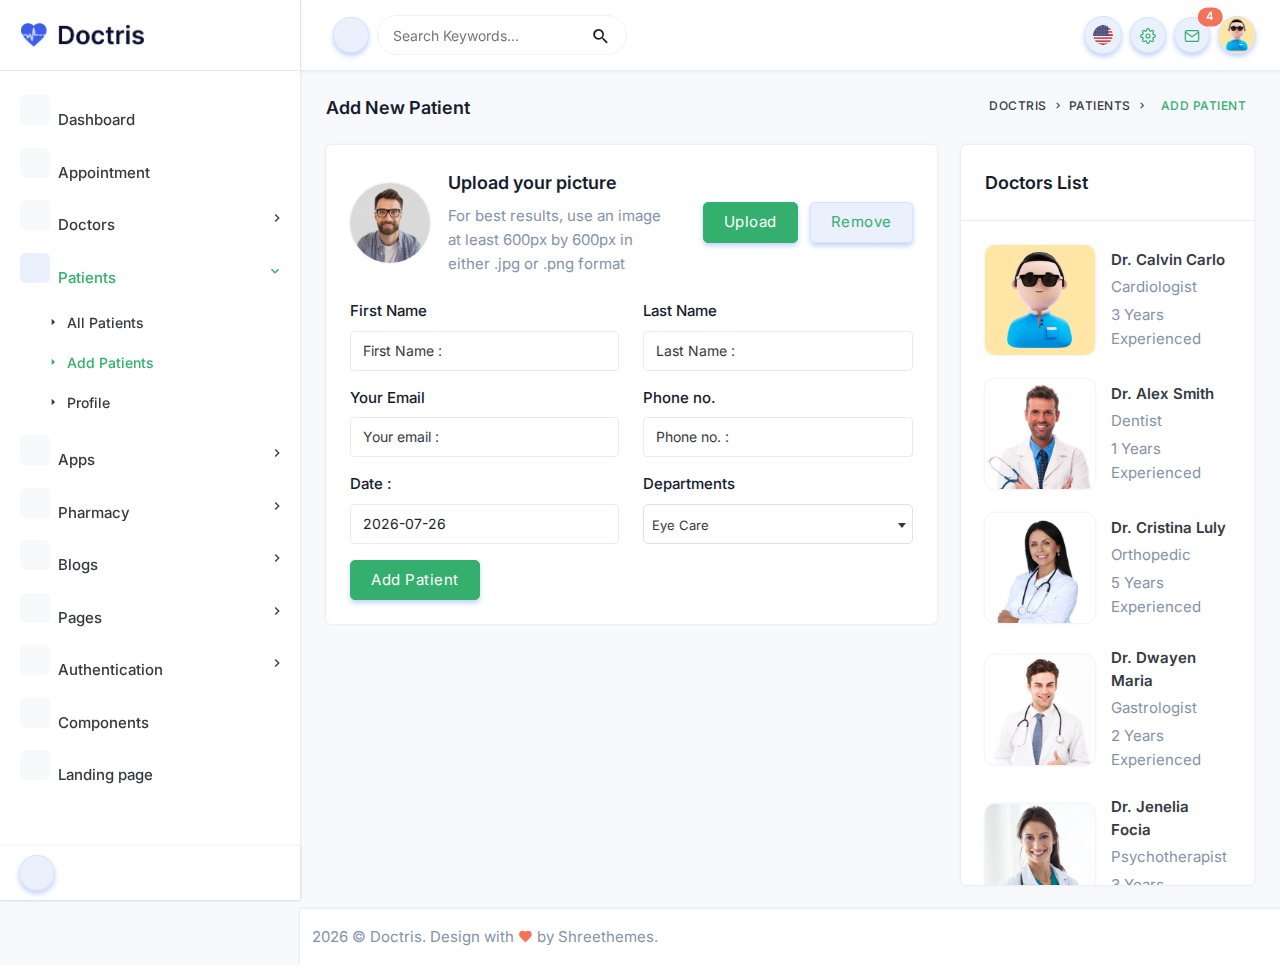
==== admin/add-patient.html @ fa2a8e4f "First commit" ====
<!DOCTYPE html>
<html lang="en">

    <head>
        <meta charset="utf-8" />
        <title>Doctris - Doctor Appointment Booking System</title>
        <meta name="viewport" content="width=device-width, initial-scale=1.0">
        <meta name="description" content="Premium Bootstrap 4 Landing Page Template" />
        <meta name="keywords" content="Appointment, Booking, System, Dashboard, Health" />
        <meta name="author" content="Shreethemes" />
        <meta name="email" content="support@shreethemes.in" />
        <meta name="website" content="../../../index.html" />
        <meta name="Version" content="v1.2.0" />
        <!-- favicon -->
        <link rel="shortcut icon" href="../assets/images/favicon.ico.png">
        <!-- Bootstrap -->
        <link href="../assets/css/bootstrap.min.css" rel="stylesheet" type="text/css" />
        <!-- simplebar -->
        <link href="../assets/css/simplebar.css" rel="stylesheet" type="text/css" />
        <!-- Select2 -->
        <link href="../assets/css/select2.min.css" rel="stylesheet" />
        <!-- Date picker -->
        <link rel="stylesheet" href="../assets/css/flatpickr.min.css">
        <!-- Icons -->
        <link href="../assets/css/materialdesignicons.min.css" rel="stylesheet" type="text/css" />
        <link href="../assets/css/remixicon.css" rel="stylesheet" type="text/css" />
        <link href="https://unicons.iconscout.com/release/v3.0.6/css/line.css"  rel="stylesheet">
        <!-- Css -->
        <link href="../assets/css/style.min.css" rel="stylesheet" type="text/css" id="theme-opt" />

    </head>

    <body>
        <!-- Loader -->
        <div id="preloader">
            <div id="status">
                <div class="spinner">
                    <div class="double-bounce1"></div>
                    <div class="double-bounce2"></div>
                </div>
            </div>
        </div>
        <!-- Loader -->

        <div class="page-wrapper doctris-theme toggled">
            <nav id="sidebar" class="sidebar-wrapper">
                <div class="sidebar-content" data-simplebar style="height: calc(100% - 60px);">
                    <div class="sidebar-brand">
                        <a href="index.html">
                            <img src="../assets/images/logo-dark.png" height="24" class="logo-light-mode" alt="">
                            <img src="../assets/images/logo-light.png" height="24" class="logo-dark-mode" alt="">
                        </a>
                    </div>
                    
                    <ul class="sidebar-menu pt-3">
                        <li><a href="index.html"><i class="uil uil-dashboard me-2 d-inline-block"></i>Dashboard</a></li>
                        <li><a href="appointment.html"><i class="uil uil-stethoscope me-2 d-inline-block"></i>Appointment</a></li>

                        <li class="sidebar-dropdown">
                            <a href="javascript:void(0)"><i class="uil uil-user me-2 d-inline-block"></i>Doctors</a>
                            <div class="sidebar-submenu">
                                <ul>
                                    <li><a href="doctors.html">Doctors</a></li>
                                    <li><a href="add-doctor.html">Add Doctor</a></li>
                                    <li><a href="dr-profile.html">Profile</a></li>
                                </ul>
                            </div>
                        </li>

                        <li class="sidebar-dropdown">
                            <a href="javascript:void(0)"><i class="uil uil-wheelchair me-2 d-inline-block"></i>Patients</a>
                            <div class="sidebar-submenu">
                                <ul>
                                    <li><a href="patients.html">All Patients</a></li>
                                    <li><a href="add-patient.html">Add Patients</a></li>
                                    <li><a href="patient-profile.html">Profile</a></li>
                                </ul>
                            </div>
                        </li>

                        <li class="sidebar-dropdown">
                            <a href="javascript:void(0)"><i class="uil uil-apps me-2 d-inline-block"></i>Apps</a>
                            <div class="sidebar-submenu">
                                <ul>
                                    <li><a href="chat.html">Chat</a></li>
                                    <li><a href="email.html">Email</a></li>
                                    <li><a href="calendar.html">Calendar</a></li>
                                </ul>
                            </div>
                        </li>

                        <li class="sidebar-dropdown">
                            <a href="javascript:void(0)"><i class="uil uil-shopping-cart me-2 d-inline-block"></i>Pharmacy</a>
                            <div class="sidebar-submenu">
                                <ul>
                                    <li><a href="shop.html">Shop</a></li>
                                    <li><a href="product-detail.html">Shop Detail</a></li>
                                    <li><a href="shopcart.html">Shopcart</a></li>
                                    <li><a href="checkout.html">Checkout</a></li>
                                </ul>
                            </div>
                        </li>

                        <li class="sidebar-dropdown">
                            <a href="javascript:void(0)"><i class="uil uil-flip-h me-2 d-inline-block"></i>Blogs</a>
                            <div class="sidebar-submenu">
                                <ul>
                                    <li><a href="blogs.html">Blogs</a></li>
                                    <li><a href="blog-detail.html">Blog Detail</a></li>
                                </ul>
                            </div>
                        </li>

                        <li class="sidebar-dropdown">
                            <a href="javascript:void(0)"><i class="uil uil-file me-2 d-inline-block"></i>Pages</a>
                            <div class="sidebar-submenu">
                                <ul>
                                    <li><a href="faqs.html">FAQs</a></li>
                                    <li><a href="review.html">Reviews</a></li>
                                    <li><a href="invoice-list.html">Invoice List</a></li>
                                    <li><a href="invoice.html">Invoice</a></li>
                                    <li><a href="terms.html">Terms & Policy</a></li>
                                    <li><a href="privacy.html">Privacy Policy</a></li>
                                    <li><a href="error.html">404 !</a></li>
                                    <li><a href="blank-page.html">Blank Page</a></li>
                                </ul>
                            </div>
                        </li>

                        <li class="sidebar-dropdown">
                            <a href="javascript:void(0)"><i class="uil uil-sign-in-alt me-2 d-inline-block"></i>Authentication</a>
                            <div class="sidebar-submenu">
                                <ul>
                                    <li><a href="login.html">Login</a></li>
                                    <li><a href="signup.html">Signup</a></li>
                                    <li><a href="forgot-password.html">Forgot Password</a></li>
                                    <li><a href="lock-screen.html">Lock Screen</a></li>
                                    <li><a href="thankyou.html">Thank you...!</a></li>
                                </ul>
                            </div>
                        </li>

                        <li><a href="components.html"><i class="uil uil-cube me-2 d-inline-block"></i>Components</a></li>

                        <li><a href="../landing/index-two.html" target="_blank"><i class="uil uil-window me-2 d-inline-block"></i>Landing page</a></li>
                    </ul>
                    <!-- sidebar-menu  -->
                </div>
                <!-- sidebar-content  -->
                <ul class="sidebar-footer list-unstyled mb-0">
                    <li class="list-inline-item mb-0 ms-1">
                        <a href="#" class="btn btn-icon btn-pills btn-soft-primary">
                            <i class="uil uil-comment icons"></i>
                        </a>
                    </li>
                </ul>
            </nav>
            <!-- sidebar-wrapper  -->

            <!-- Start Page Content -->
            <main class="page-content bg-light">
                <div class="top-header">
                    <div class="header-bar d-flex justify-content-between border-bottom">
                        <div class="d-flex align-items-center">
                            <a href="#" class="logo-icon">
                                <img src="../assets/images/logo-icon.png" height="30" class="small" alt="">
                                <span class="big">
                                    <img src="../assets/images/logo-dark.png" height="24" class="logo-light-mode" alt="">
                                    <img src="../assets/images/logo-light.png" height="24" class="logo-dark-mode" alt="">
                                </span>
                            </a>
                            <a id="close-sidebar" class="btn btn-icon btn-pills btn-soft-primary ms-2" href="#">
                                <i class="uil uil-bars"></i>
                            </a>
                            <div class="search-bar p-0 d-none d-lg-block ms-2">
                                <div id="search" class="menu-search mb-0">
                                    <form role="search" method="get" id="searchform" class="searchform">
                                        <div>
                                            <input type="text" class="form-control border rounded-pill" name="s" id="s" placeholder="Search Keywords...">
                                            <input type="submit" id="searchsubmit" value="Search">
                                        </div>
                                    </form>
                                </div>
                            </div>
                        </div>
        
                        <ul class="list-unstyled mb-0">
                            <li class="list-inline-item mb-0">
                                <div class="dropdown dropdown-primary">
                                    <button type="button" class="btn btn-pills btn-soft-primary dropdown-toggle p-0" data-bs-toggle="dropdown" aria-haspopup="true" aria-expanded="false"><img src="../assets/images/language/american.png" class="avatar avatar-ex-small rounded-circle p-2" alt=""></button>
                                    <div class="dropdown-menu dd-menu drop-ups dropdown-menu-end bg-white shadow border-0 mt-3 p-2" data-simplebar style="height: 175px;">
                                        <a href="javascript:void(0)" class="d-flex align-items-center">
                                            <img src="../assets/images/language/chinese.png" class="avatar avatar-client rounded-circle shadow" alt="">
                                            <div class="flex-1 text-left ms-2 overflow-hidden">
                                                <small class="text-dark mb-0">Chinese</small>
                                            </div>
                                        </a>
        
                                        <a href="javascript:void(0)" class="d-flex align-items-center mt-2">
                                            <img src="../assets/images/language/european.png" class="avatar avatar-client rounded-circle shadow" alt="">
                                            <div class="flex-1 text-left ms-2 overflow-hidden">
                                                <small class="text-dark mb-0">European</small>
                                            </div>
                                        </a>
        
                                        <a href="javascript:void(0)" class="d-flex align-items-center mt-2">
                                            <img src="../assets/images/language/indian.png" class="avatar avatar-client rounded-circle shadow" alt="">
                                            <div class="flex-1 text-left ms-2 overflow-hidden">
                                                <small class="text-dark mb-0">Indian</small>
                                            </div>
                                        </a>
        
                                        <a href="javascript:void(0)" class="d-flex align-items-center mt-2">
                                            <img src="../assets/images/language/japanese.png" class="avatar avatar-client rounded-circle shadow" alt="">
                                            <div class="flex-1 text-left ms-2 overflow-hidden">
                                                <small class="text-dark mb-0">Japanese</small>
                                            </div>
                                        </a>
        
                                        <a href="javascript:void(0)" class="d-flex align-items-center mt-2">
                                            <img src="../assets/images/language/russian.png" class="avatar avatar-client rounded-circle shadow" alt="">
                                            <div class="flex-1 text-left ms-2 overflow-hidden">
                                                <small class="text-dark mb-0">Russian</small>
                                            </div>
                                        </a>
                                    </div>
                                </div>
                            </li>

                            <li class="list-inline-item mb-0 ms-1">
                                <a href="javascript:void(0)" data-bs-toggle="offcanvas" data-bs-target="#offcanvasRight" aria-controls="offcanvasRight">
                                    <div class="btn btn-icon btn-pills btn-soft-primary"><i data-feather="settings" class="fea icon-sm"></i></div>
                                </a>
                            </li>

                            <li class="list-inline-item mb-0 ms-1">
                                <div class="dropdown dropdown-primary">
                                    <button type="button" class="btn btn-icon btn-pills btn-soft-primary dropdown-toggle p-0" data-bs-toggle="dropdown" aria-haspopup="true" aria-expanded="false"><i data-feather="mail" class="fea icon-sm"></i></button>
                                    <span class="position-absolute top-0 start-100 translate-middle badge rounded-pill bg-danger">4 <span class="visually-hidden">unread mail</span></span>
                                    
                                    <div class="dropdown-menu dd-menu dropdown-menu-end bg-white shadow rounded border-0 mt-3 px-2 py-2" data-simplebar style="height: 320px; width: 300px;">
                                        <a href="#" class="d-flex align-items-center justify-content-between py-2">
                                            <div class="d-inline-flex position-relative overflow-hidden">
                                                <img src="../assets/images/client/02.jpg" class="avatar avatar-md-sm rounded-circle shadow" alt="">
                                                <small class="text-dark mb-0 d-block text-truncat ms-3">You received a new email from <b>Janalia</b> <small class="text-muted fw-normal d-inline-block">1 hour ago</small></small>
                                            </div>
                                        </a>

                                        <a href="#" class="d-flex align-items-center justify-content-between py-2 border-top">
                                            <div class="d-inline-flex position-relative overflow-hidden">
                                                <img src="../assets/images/client/Codepen.svg" class="avatar avatar-md-sm rounded-circle shadow" alt="">
                                                <small class="text-dark mb-0 d-block text-truncat ms-3">You received a new email from <b>codepen</b>  <small class="text-muted fw-normal d-inline-block">4 hour ago</small></small>
                                            </div>
                                        </a>

                                        <a href="#" class="d-flex align-items-center justify-content-between py-2 border-top">
                                            <div class="d-inline-flex position-relative overflow-hidden">
                                                <img src="../assets/images/client/03.jpg" class="avatar avatar-md-sm rounded-circle shadow" alt="">
                                                <small class="text-dark mb-0 d-block text-truncat ms-3">You received a new email from <b>Cristina</b> <small class="text-muted fw-normal d-inline-block">5 hour ago</small></small>
                                            </div>
                                        </a>

                                        <a href="#" class="d-flex align-items-center justify-content-between py-2 border-top">
                                            <div class="d-inline-flex position-relative overflow-hidden">
                                                <img src="../assets/images/client/dribbble.svg" class="avatar avatar-md-sm rounded-circle shadow" alt="">
                                                <small class="text-dark mb-0 d-block text-truncat ms-3">You received a new email from <b>Dribbble</b> <small class="text-muted fw-normal d-inline-block">24 hour ago</small></small>
                                            </div>
                                        </a>

                                        <a href="#" class="d-flex align-items-center justify-content-between py-2 border-top">
                                            <div class="d-inline-flex position-relative overflow-hidden">
                                                <img src="../assets/images/client/06.jpg" class="avatar avatar-md-sm rounded-circle shadow" alt="">
                                                <small class="text-dark mb-0 d-block text-truncat ms-3">You received a new email from <b>Donald Aghori</b> <small class="text-muted fw-normal d-inline-block">1 day ago</small></small>
                                            </div>
                                        </a>

                                        <a href="#" class="d-flex align-items-center justify-content-between py-2 border-top">
                                            <div class="d-inline-flex position-relative overflow-hidden">
                                                <img src="../assets/images/client/07.jpg" class="avatar avatar-md-sm rounded-circle shadow" alt="">
                                                <small class="text-dark mb-0 d-block text-truncat ms-3">You received a new email from <b>Calvin</b> <small class="text-muted fw-normal d-inline-block">2 day ago</small></small>
                                            </div>
                                        </a>
                                    </div>
                                </div>
                            </li>

                            <li class="list-inline-item mb-0 ms-1">
                                <div class="dropdown dropdown-primary">
                                    <button type="button" class="btn btn-pills btn-soft-primary dropdown-toggle p-0" data-bs-toggle="dropdown" aria-haspopup="true" aria-expanded="false"><img src="../assets/images/doctors/01.jpg" class="avatar avatar-ex-small rounded-circle" alt=""></button>
                                    <div class="dropdown-menu dd-menu dropdown-menu-end bg-white shadow border-0 mt-3 py-3" style="min-width: 200px;">
                                        <a class="dropdown-item d-flex align-items-center text-dark" href="https://shreethemes.in/doctris/layouts/admin/profile.html">
                                            <img src="../assets/images/doctors/01.jpg" class="avatar avatar-md-sm rounded-circle border shadow" alt="">
                                            <div class="flex-1 ms-2">
                                                <span class="d-block mb-1">Calvin Carlo</span>
                                                <small class="text-muted">Orthopedic</small>
                                            </div>
                                        </a>
                                        <a class="dropdown-item text-dark" href="index.html"><span class="mb-0 d-inline-block me-1"><i class="uil uil-dashboard align-middle h6"></i></span> Dashboard</a>
                                        <a class="dropdown-item text-dark" href="dr-profile.html"><span class="mb-0 d-inline-block me-1"><i class="uil uil-setting align-middle h6"></i></span> Profile Settings</a>
                                        <div class="dropdown-divider border-top"></div>
                                        <a class="dropdown-item text-dark" href="lock-screen.html"><span class="mb-0 d-inline-block me-1"><i class="uil uil-sign-out-alt align-middle h6"></i></span> Logout</a>
                                    </div>
                                </div>
                            </li>
                        </ul>
                    </div>
                </div>

                <div class="container-fluid">
                    <div class="layout-specing">
                        <div class="d-md-flex justify-content-between">
                            <h5 class="mb-0">Add New Patient</h5>

                            <nav aria-label="breadcrumb" class="d-inline-block mt-4 mt-sm-0">
                                <ul class="breadcrumb bg-transparent rounded mb-0 p-0">
                                    <li class="breadcrumb-item"><a href="index.html">Doctris</a></li>
                                    <li class="breadcrumb-item"><a href="patients.html">Patients</a></li>
                                    <li class="breadcrumb-item active" aria-current="page">Add Patient</li>
                                </ul>
                            </nav>
                        </div>
                        
                        <div class="row">
                            <div class="col-lg-8 mt-4">
                                <div class="card border-0 p-4 rounded shadow">
                                    <div class="row align-items-center">
                                        <div class="col-lg-2 col-md-4">
                                            <img src="../assets/images/client/01.jpg" class="avatar avatar-md-md rounded-pill shadow mx-auto d-block" alt="">
                                        </div><!--end col-->
            
                                        <div class="col-lg-5 col-md-8 text-center text-md-start mt-4 mt-sm-0">
                                            <h5 class="">Upload your picture</h5>
                                            <p class="text-muted mb-0">For best results, use an image at least 600px by 600px in either .jpg or .png format</p>
                                        </div><!--end col-->
            
                                        <div class="col-lg-5 col-md-12 text-lg-end text-center mt-4 mt-lg-0">
                                            <a href="#" class="btn btn-primary">Upload</a>
                                            <a href="#" class="btn btn-soft-primary ms-2">Remove</a>
                                        </div><!--end col-->
                                    </div><!--end row-->
            
                                    <form class="mt-4">
                                        <div class="row">
                                            <div class="col-md-6">
                                                <div class="mb-3">
                                                    <label class="form-label">First Name</label>
                                                    <input name="name" id="name" type="text" class="form-control" placeholder="First Name :">
                                                </div>
                                            </div><!--end col-->
            
                                            <div class="col-md-6">
                                                <div class="mb-3">
                                                    <label class="form-label">Last Name</label>
                                                    <input name="name" id="name2" type="text" class="form-control" placeholder="Last Name :">
                                                </div>
                                            </div><!--end col-->
            
                                            <div class="col-md-6">
                                                <div class="mb-3">
                                                    <label class="form-label">Your Email</label>
                                                    <input name="email" id="email" type="email" class="form-control" placeholder="Your email :">
                                                </div> 
                                            </div><!--end col-->
            
                                            <div class="col-md-6">
                                                <div class="mb-3">
                                                    <label class="form-label">Phone no.</label>
                                                    <input name="number" id="number" type="text" class="form-control" placeholder="Phone no. :">
                                                </div>                                                                               
                                            </div><!--end col-->

                                            <div class="col-md-6">
                                                <div class="mb-3">
                                                    <label class="form-label"> Date : </label>
                                                    <input name="date" type="text" class="flatpickr flatpickr-input form-control" id="checkin-date">
                                                </div>
                                            </div><!--end col-->
            
                                            <div class="col-md-6">
                                                <div class="mb-3">
                                                    <label class="form-label">Departments</label>
                                                    <select class="form-control department-name select2input">
                                                        <option value="EY">Eye Care</option>
                                                        <option value="GY">Gynecologist</option>
                                                        <option value="PS">Psychotherapist</option>
                                                        <option value="OR">Orthopedic</option>
                                                        <option value="DE">Dentist</option>
                                                        <option value="GA">Gastrologist</option>
                                                        <option value="UR">Urologist</option>
                                                        <option value="NE">Neurologist</option>
                                                    </select>
                                                </div>
                                            </div><!--end col-->
                                        </div><!--end row-->
            
                                        <button type="submit" class="btn btn-primary">Add Patient</button>
                                    </form>
                                </div>
                            </div><!--end col-->

                            <div class="col-lg-4 mt-4">
                                <div class="card rounded border-0 shadow">
                                    <div class="p-4 border-bottom">
                                        <h5 class="mb-0">Doctors List</h5>
                                    </div>

                                    <ul class="list-unstyled mb-0 p-4" data-simplebar style="height: 664px;">
                                        <li class="d-md-flex align-items-center text-center text-md-start">
                                            <img src="../assets/images/doctors/01.jpg" class="avatar avatar-medium rounded-md shadow" alt="">

                                            <div class="ms-md-3 mt-4 mt-sm-0">
                                                <a href="#" class="text-dark h6">Dr. Calvin Carlo</a>
                                                <p class="text-muted my-1">Cardiologist</p>
                                                <p class="text-muted mb-0">3 Years Experienced</p>
                                            </div>
                                        </li>

                                        <li class="d-md-flex align-items-center text-center text-md-start mt-4">
                                            <img src="../assets/images/doctors/02.jpg" class="avatar avatar-medium rounded-md shadow" alt="">

                                            <div class="ms-md-3 mt-4 mt-sm-0">
                                                <a href="#" class="text-dark h6">Dr. Alex Smith</a>
                                                <p class="text-muted my-1">Dentist</p>
                                                <p class="text-muted mb-0">1 Years Experienced</p>
                                            </div>
                                        </li>

                                        <li class="d-md-flex align-items-center text-center text-md-start mt-4">
                                            <img src="../assets/images/doctors/03.jpg" class="avatar avatar-medium rounded-md shadow" alt="">

                                            <div class="ms-md-3 mt-4 mt-sm-0">
                                                <a href="#" class="text-dark h6">Dr. Cristina Luly</a>
                                                <p class="text-muted my-1">Orthopedic</p>
                                                <p class="text-muted mb-0">5 Years Experienced</p>
                                            </div>
                                        </li>

                                        <li class="d-md-flex align-items-center text-center text-md-start mt-4">
                                            <img src="../assets/images/doctors/04.jpg" class="avatar avatar-medium rounded-md shadow" alt="">

                                            <div class="ms-md-3 mt-4 mt-sm-0">
                                                <a href="#" class="text-dark h6">Dr. Dwayen Maria</a>
                                                <p class="text-muted my-1">Gastrologist</p>
                                                <p class="text-muted mb-0">2 Years Experienced</p>
                                            </div>
                                        </li>

                                        <li class="d-md-flex align-items-center text-center text-md-start mt-4">
                                            <img src="../assets/images/doctors/05.jpg" class="avatar avatar-medium rounded-md shadow" alt="">

                                            <div class="ms-md-3 mt-4 mt-sm-0">
                                                <a href="#" class="text-dark h6">Dr. Jenelia Focia</a>
                                                <p class="text-muted my-1">Psychotherapist</p>
                                                <p class="text-muted mb-0">3 Years Experienced</p>
                                            </div>
                                        </li>

                                        <li class="mt-4">
                                            <a href="doctors.html" class="btn btn-primary">All Doctors</a>
                                        </li>
                                    </ul>
                                </div>
                            </div>
                        </div><!--end row-->
                    </div>
                </div><!--end container-->

                <!-- Footer Start -->
                <footer class="bg-white shadow py-3">
                    <div class="container-fluid">
                        <div class="row align-items-center">
                            <div class="col">
                                <div class="text-sm-start text-center">
                                    <p class="mb-0 text-muted"><script>document.write(new Date().getFullYear())</script> © Doctris. Design with <i class="mdi mdi-heart text-danger"></i> by <a href="../../../index.html" target="_blank" class="text-reset">Shreethemes</a>.</p>
                                </div>
                            </div><!--end col-->
                        </div><!--end row-->
                    </div><!--end container-->
                </footer><!--end footer-->
                <!-- End -->
            </main>
            <!--End page-content" -->
        </div>
        <!-- page-wrapper -->

        <!-- Offcanvas Start -->
        <div class="offcanvas offcanvas-end bg-white shadow" tabindex="-1" id="offcanvasRight" aria-labelledby="offcanvasRightLabel">
            <div class="offcanvas-header p-4 border-bottom">
                <h5 id="offcanvasRightLabel" class="mb-0">
                    <img src="../assets/images/logo-dark.png" height="24" class="light-version" alt="">
                    <img src="../assets/images/logo-light.png" height="24" class="dark-version" alt="">
                </h5>
                <button type="button" class="btn-close d-flex align-items-center text-dark" data-bs-dismiss="offcanvas" aria-label="Close"><i class="uil uil-times fs-4"></i></button>
            </div>
            <div class="offcanvas-body p-4 px-md-5">
                <div class="row">
                    <div class="col-12">
                        <!-- Style switcher -->
                        <div id="style-switcher">
                            <div>
                                <ul class="text-center list-unstyled mb-0">
                                    <li class="d-grid"><a href="javascript:void(0)" class="rtl-version t-rtl-light" onclick="setTheme('style-rtl')"><img src="../assets/images/layouts/light-dash-rtl.png" class="img-fluid rounded-md shadow-md d-block" alt=""><span class="text-muted mt-2 d-block">RTL Version</span></a></li>
                                    <li class="d-grid"><a href="javascript:void(0)" class="ltr-version t-ltr-light" onclick="setTheme('style')"><img src="../assets/images/layouts/light-dash.png" class="img-fluid rounded-md shadow-md d-block" alt=""><span class="text-muted mt-2 d-block">LTR Version</span></a></li>
                                    <li class="d-grid"><a href="javascript:void(0)" class="dark-rtl-version t-rtl-dark" onclick="setTheme('style-dark-rtl')"><img src="../assets/images/layouts/dark-dash-rtl.png" class="img-fluid rounded-md shadow-md d-block" alt=""><span class="text-muted mt-2 d-block">RTL Version</span></a></li>
                                    <li class="d-grid"><a href="javascript:void(0)" class="dark-ltr-version t-ltr-dark" onclick="setTheme('style-dark')"><img src="../assets/images/layouts/dark-dash.png" class="img-fluid rounded-md shadow-md d-block" alt=""><span class="text-muted mt-2 d-block">LTR Version</span></a></li>
                                    <li class="d-grid"><a href="javascript:void(0)" class="dark-version t-dark mt-4" onclick="setTheme('style-dark')"><img src="../assets/images/layouts/dark-dash.png" class="img-fluid rounded-md shadow-md d-block" alt=""><span class="text-muted mt-2 d-block">Dark Version</span></a></li>
                                    <li class="d-grid"><a href="javascript:void(0)" class="light-version t-light mt-4" onclick="setTheme('style')"><img src="../assets/images/layouts/light-dash.png" class="img-fluid rounded-md shadow-md d-block" alt=""><span class="text-muted mt-2 d-block">Light Version</span></a></li>
                                    <li class="d-grid"><a href="../landing/index.html" target="_blank" class="mt-4"><img src="../assets/images/layouts/landing-light.png" class="img-fluid rounded-md shadow-md d-block" alt=""><span class="text-muted mt-2 d-block">Landing Demos</span></a></li>
                                </ul>
                            </div>
                        </div>
                        <!-- end Style switcher -->
                    </div><!--end col-->
                </div><!--end row-->
            </div>

            <div class="offcanvas-footer p-4 border-top text-center">
                <ul class="list-unstyled social-icon mb-0">
                    <li class="list-inline-item mb-0"><a href="https://1.envato.market/doctris-template" target="_blank" class="rounded"><i class="uil uil-shopping-cart align-middle" title="Buy Now"></i></a></li>
                    <li class="list-inline-item mb-0"><a href="https://dribbble.com/shreethemes" target="_blank" class="rounded"><i class="uil uil-dribbble align-middle" title="dribbble"></i></a></li>
                    <li class="list-inline-item mb-0"><a href="https://www.facebook.com/shreethemes" target="_blank" class="rounded"><i class="uil uil-facebook-f align-middle" title="facebook"></i></a></li>
                    <li class="list-inline-item mb-0"><a href="https://www.instagram.com/shreethemes/" target="_blank" class="rounded"><i class="uil uil-instagram align-middle" title="instagram"></i></a></li>
                    <li class="list-inline-item mb-0"><a href="https://twitter.com/shreethemes" target="_blank" class="rounded"><i class="uil uil-twitter align-middle" title="twitter"></i></a></li>
                    <li class="list-inline-item mb-0"><a href="mailto:support@shreethemes.in" class="rounded"><i class="uil uil-envelope align-middle" title="email"></i></a></li>
                    <li class="list-inline-item mb-0"><a href="../../../index.html" target="_blank" class="rounded"><i class="uil uil-globe align-middle" title="website"></i></a></li>
                </ul><!--end icon-->
            </div>
        </div>
        <!-- Offcanvas End -->

        <!-- View Appintment Start -->
        <div class="modal fade" id="viewappointment" tabindex="-1" aria-labelledby="exampleModalLabel" aria-hidden="true">
            <div class="modal-dialog modal-dialog-centered">
                <div class="modal-content">
                    <div class="modal-header border-bottom p-3">
                        <h5 class="modal-title" id="exampleModalLabel">Appointment Detail</h5>
                        <button type="button" class="btn-close" data-bs-dismiss="modal" aria-label="Close"></button>
                    </div>
                    <div class="modal-body p-3 pt-4">
                        <div class="d-flex align-items-center">
                            <img src="../assets/images/client/01.jpg" class="avatar avatar-small rounded-pill" alt="">
                            <h5 class="mb-0 ms-3">Howard Tanner</h5>
                        </div>
                        <ul class="list-unstyled mb-0 d-md-flex justify-content-between mt-4">
                            <li>
                                <ul class="list-unstyled mb-0">
                                    <li class="d-flex">
                                        <h6>Age:</h6>
                                        <p class="text-muted ms-2">25 year old</p>
                                    </li>

                                    <li class="d-flex">
                                        <h6>Gender:</h6>
                                        <p class="text-muted ms-2">Male</p>
                                    </li>

                                    <li class="d-flex">
                                        <h6 class="mb-0">Department:</h6>
                                        <p class="text-muted ms-2 mb-0">Cardiology</p>
                                    </li>
                                </ul>
                            </li>
                            <li>
                                <ul class="list-unstyled mb-0">
                                    <li class="d-flex">
                                        <h6>Date:</h6>
                                        <p class="text-muted ms-2">20th Dec 2020</p>
                                    </li>

                                    <li class="d-flex">
                                        <h6>Time:</h6>
                                        <p class="text-muted ms-2">11:00 AM</p>
                                    </li>

                                    <li class="d-flex">
                                        <h6 class="mb-0">Doctor:</h6>
                                        <p class="text-muted ms-2 mb-0">Dr. Calvin Carlo</p>
                                    </li>
                                </ul>
                            </li>
                        </ul>
                    </div>
                </div>
            </div>
        </div>
        <!-- View Appintment End -->

        <!-- Accept Appointment Start -->
        <div class="modal fade" id="acceptappointment" tabindex="-1" aria-labelledby="exampleModalLabel" aria-hidden="true">
            <div class="modal-dialog modal-dialog-centered">
                <div class="modal-content">
                    <div class="modal-body py-5">
                        <div class="text-center">
                            <div class="icon d-flex align-items-center justify-content-center bg-soft-success rounded-circle mx-auto" style="height: 95px; width:95px;">
                                <i class="uil uil-check-circle h1 mb-0"></i>
                            </div>
                            <div class="mt-4">
                                <h4>Accept Appointment</h4>
                                <p class="para-desc mx-auto text-muted mb-0">Great doctor if you need your family member to get immediate assistance, emergency treatment.</p>
                                <div class="mt-4">
                                    <a href="#" class="btn btn-soft-success">Accept</a>
                                </div>
                            </div>
                        </div>
                    </div>
                </div>
            </div>
        </div>
        <!-- Accept Appointment End -->

        <!-- Cancel Appointment Start -->
        <div class="modal fade" id="cancelappointment" tabindex="-1" aria-labelledby="exampleModalLabel" aria-hidden="true">
            <div class="modal-dialog modal-dialog-centered">
                <div class="modal-content">
                    <div class="modal-body py-5">
                        <div class="text-center">
                            <div class="icon d-flex align-items-center justify-content-center bg-soft-danger rounded-circle mx-auto" style="height: 95px; width:95px;">
                                <i class="uil uil-times-circle h1 mb-0"></i>
                            </div>
                            <div class="mt-4">
                                <h4>Cancel Appointment</h4>
                                <p class="para-desc mx-auto text-muted mb-0">Great doctor if you need your family member to get immediate assistance, emergency treatment.</p>
                                <div class="mt-4">
                                    <a href="#" class="btn btn-soft-danger">Cancel</a>
                                </div>
                            </div>
                        </div>
                    </div>
                </div>
            </div>
        </div>
        <!-- Cancel Appointment End -->
        <!-- Modal end -->
        
        <!-- javascript -->
        <script src="../assets/js/jquery.min.js"></script>
        <script src="../assets/js/bootstrap.bundle.min.js"></script>
        <!-- simplebar -->
        <script src="../assets/js/simplebar.min.js"></script>
        <!-- Select2 -->
        <script src="../assets/js/select2.min.js"></script>
        <script src="../assets/js/select2.init.js"></script>
        <!-- Datepicker -->
        <script src="../assets/js/flatpickr.min.js"></script>
        <script src="../assets/js/flatpickr.init.js"></script>
        <!-- Icons -->
        <script src="../assets/js/feather.min.js"></script>
        <!-- Main Js -->
        <script src="../assets/js/app.js"></script>
        
    </body>

</html>
---- assets/css/simplebar.css ----
[data-simplebar] {
  position: relative;
  flex-direction: column;
  flex-wrap: wrap;
  justify-content: flex-start;
  align-content: flex-start;
  align-items: flex-start;
}

.simplebar-wrapper {
  overflow: hidden;
  width: inherit;
  height: inherit;
  max-width: inherit;
  max-height: inherit;
}

.simplebar-mask {
  direction: inherit;
  position: absolute;
  overflow: hidden;
  padding: 0;
  margin: 0;
  left: 0;
  top: 0;
  bottom: 0;
  right: 0;
  width: auto !important;
  height: auto !important;
  z-index: 0;
}

.simplebar-offset {
  direction: inherit !important;
  box-sizing: inherit !important;
  resize: none !important;
  position: absolute;
  top: 0;
  left: 0;
  bottom: 0;
  right: 0;
  padding: 0;
  margin: 0;
  -webkit-overflow-scrolling: touch;
}

.simplebar-content-wrapper {
  direction: inherit;
  box-sizing: border-box !important;
  position: relative;
  display: block;
  height: 100%; /* Required for horizontal native scrollbar to not appear if parent is taller than natural height */
  width: auto;
  max-width: 100%; /* Not required for horizontal scroll to trigger */
  max-height: 100%; /* Needed for vertical scroll to trigger */
  scrollbar-width: none;
  -ms-overflow-style: none;
}

.simplebar-content-wrapper::-webkit-scrollbar,
.simplebar-hide-scrollbar::-webkit-scrollbar {
  width: 0;
  height: 0;
}

.simplebar-content:before,
.simplebar-content:after {
  content: ' ';
  display: table;
}

.simplebar-placeholder {
  max-height: 100%;
  max-width: 100%;
  width: 100%;
  pointer-events: none;
}

.simplebar-height-auto-observer-wrapper {
  box-sizing: inherit !important;
  height: 100%;
  width: 100%;
  max-width: 1px;
  position: relative;
  float: left;
  max-height: 1px;
  overflow: hidden;
  z-index: -1;
  padding: 0;
  margin: 0;
  pointer-events: none;
  flex-grow: inherit;
  flex-shrink: 0;
  flex-basis: 0;
}

.simplebar-height-auto-observer {
  box-sizing: inherit;
  display: block;
  opacity: 0;
  position: absolute;
  top: 0;
  left: 0;
  height: 1000%;
  width: 1000%;
  min-height: 1px;
  min-width: 1px;
  overflow: hidden;
  pointer-events: none;
  z-index: -1;
}

.simplebar-track {
  z-index: 1;
  position: absolute;
  right: 0;
  bottom: 0;
  pointer-events: none;
  overflow: hidden;
}

[data-simplebar].simplebar-dragging .simplebar-content {
  pointer-events: none;
  user-select: none;
  -webkit-user-select: none;
}

[data-simplebar].simplebar-dragging .simplebar-track {
  pointer-events: all;
}

.simplebar-scrollbar {
  position: absolute;
  left: 0;
  right: 0;
  min-height: 10px;
}

.simplebar-scrollbar:before {
  position: absolute;
  content: '';
  background: black;
  border-radius: 7px;
  left: 2px;
  right: 2px;
  opacity: 0;
  transition: opacity 0.2s linear;
}

.simplebar-scrollbar.simplebar-visible:before {
  /* When hovered, remove all transitions from drag handle */
  opacity: 0.5;
  transition: opacity 0s linear;
}

.simplebar-track.simplebar-vertical {
  top: 0;
  width: 11px;
}

.simplebar-track.simplebar-vertical .simplebar-scrollbar:before {
  top: 2px;
  bottom: 2px;
}

.simplebar-track.simplebar-horizontal {
  left: 0;
  height: 11px;
}

.simplebar-track.simplebar-horizontal .simplebar-scrollbar:before {
  height: 100%;
  left: 2px;
  right: 2px;
}

.simplebar-track.simplebar-horizontal .simplebar-scrollbar {
  right: auto;
  left: 0;
  top: 2px;
  height: 7px;
  min-height: 0;
  min-width: 10px;
  width: auto;
}

/* Rtl support */
[data-simplebar-direction='rtl'] .simplebar-track.simplebar-vertical {
  right: auto;
  left: 0;
}

.hs-dummy-scrollbar-size {
  direction: rtl;
  position: fixed;
  opacity: 0;
  visibility: hidden;
  height: 500px;
  width: 500px;
  overflow-y: hidden;
  overflow-x: scroll;
}

.simplebar-hide-scrollbar {
  position: fixed;
  left: 0;
  visibility: hidden;
  overflow-y: scroll;
  scrollbar-width: none;
  -ms-overflow-style: none;
}
---- assets/css/flatpickr.min.css ----
.flatpickr-calendar{background:transparent;opacity:0;display:none;text-align:center;visibility:hidden;padding:0;-webkit-animation:none;animation:none;direction:ltr;border:0;font-size:14px;line-height:24px;border-radius:5px;position:absolute;width:307.875px;-webkit-box-sizing:border-box;box-sizing:border-box;-ms-touch-action:manipulation;touch-action:manipulation;background:#fff;-webkit-box-shadow:1px 0 0 #e6e6e6,-1px 0 0 #e6e6e6,0 1px 0 #e6e6e6,0 -1px 0 #e6e6e6,0 3px 13px rgba(0,0,0,0.08);box-shadow:1px 0 0 #e6e6e6,-1px 0 0 #e6e6e6,0 1px 0 #e6e6e6,0 -1px 0 #e6e6e6,0 3px 13px rgba(0,0,0,0.08);}.flatpickr-calendar.open,.flatpickr-calendar.inline{opacity:1;max-height:640px;visibility:visible}.flatpickr-calendar.open{display:inline-block;z-index:99999}.flatpickr-calendar.animate.open{-webkit-animation:fpFadeInDown 300ms cubic-bezier(.23,1,.32,1);animation:fpFadeInDown 300ms cubic-bezier(.23,1,.32,1)}.flatpickr-calendar.inline{display:block;position:relative;top:2px}.flatpickr-calendar.static{position:absolute;top:calc(100% + 2px);}.flatpickr-calendar.static.open{z-index:999;display:block}.flatpickr-calendar.multiMonth .flatpickr-days .dayContainer:nth-child(n+1) .flatpickr-day.inRange:nth-child(7n+7){-webkit-box-shadow:none !important;box-shadow:none !important}.flatpickr-calendar.multiMonth .flatpickr-days .dayContainer:nth-child(n+2) .flatpickr-day.inRange:nth-child(7n+1){-webkit-box-shadow:-2px 0 0 #e6e6e6,5px 0 0 #e6e6e6;box-shadow:-2px 0 0 #e6e6e6,5px 0 0 #e6e6e6}.flatpickr-calendar .hasWeeks .dayContainer,.flatpickr-calendar .hasTime .dayContainer{border-bottom:0;border-bottom-right-radius:0;border-bottom-left-radius:0}.flatpickr-calendar .hasWeeks .dayContainer{border-left:0}.flatpickr-calendar.showTimeInput.hasTime .flatpickr-time{height:40px;border-top:1px solid #e6e6e6}.flatpickr-calendar.noCalendar.hasTime .flatpickr-time{height:auto}.flatpickr-calendar:before,.flatpickr-calendar:after{position:absolute;display:block;pointer-events:none;border:solid transparent;content:'';height:0;width:0;left:22px}.flatpickr-calendar.rightMost:before,.flatpickr-calendar.rightMost:after{left:auto;right:22px}.flatpickr-calendar:before{border-width:5px;margin:0 -5px}.flatpickr-calendar:after{border-width:4px;margin:0 -4px}.flatpickr-calendar.arrowTop:before,.flatpickr-calendar.arrowTop:after{bottom:100%}.flatpickr-calendar.arrowTop:before{border-bottom-color:#e6e6e6}.flatpickr-calendar.arrowTop:after{border-bottom-color:#fff}.flatpickr-calendar.arrowBottom:before,.flatpickr-calendar.arrowBottom:after{top:100%}.flatpickr-calendar.arrowBottom:before{border-top-color:#e6e6e6}.flatpickr-calendar.arrowBottom:after{border-top-color:#fff}.flatpickr-calendar:focus{outline:0}.flatpickr-wrapper{position:relative;display:inline-block}.flatpickr-months{display:-webkit-box;display:-webkit-flex;display:-ms-flexbox;display:flex;}.flatpickr-months .flatpickr-month{background:transparent;color:rgba(0,0,0,0.9);fill:rgba(0,0,0,0.9);height:34px;line-height:1;text-align:center;position:relative;-webkit-user-select:none;-moz-user-select:none;-ms-user-select:none;user-select:none;overflow:hidden;-webkit-box-flex:1;-webkit-flex:1;-ms-flex:1;flex:1}.flatpickr-months .flatpickr-prev-month,.flatpickr-months .flatpickr-next-month{text-decoration:none;cursor:pointer;position:absolute;top:0;height:34px;padding:10px;z-index:3;color:rgba(0,0,0,0.9);fill:rgba(0,0,0,0.9);}.flatpickr-months .flatpickr-prev-month.flatpickr-disabled,.flatpickr-months .flatpickr-next-month.flatpickr-disabled{display:none}.flatpickr-months .flatpickr-prev-month i,.flatpickr-months .flatpickr-next-month i{position:relative}.flatpickr-months .flatpickr-prev-month.flatpickr-prev-month,.flatpickr-months .flatpickr-next-month.flatpickr-prev-month{/*
      /*rtl:begin:ignore*/left:0;/*
      /*rtl:end:ignore*/}/*
      /*rtl:begin:ignore*/
/*
      /*rtl:end:ignore*/
.flatpickr-months .flatpickr-prev-month.flatpickr-next-month,.flatpickr-months .flatpickr-next-month.flatpickr-next-month{/*
      /*rtl:begin:ignore*/right:0;/*
      /*rtl:end:ignore*/}/*
      /*rtl:begin:ignore*/
/*
      /*rtl:end:ignore*/
.flatpickr-months .flatpickr-prev-month:hover,.flatpickr-months .flatpickr-next-month:hover{color:#959ea9;}.flatpickr-months .flatpickr-prev-month:hover svg,.flatpickr-months .flatpickr-next-month:hover svg{fill:#f64747}.flatpickr-months .flatpickr-prev-month svg,.flatpickr-months .flatpickr-next-month svg{width:14px;height:14px;}.flatpickr-months .flatpickr-prev-month svg path,.flatpickr-months .flatpickr-next-month svg path{-webkit-transition:fill .1s;transition:fill .1s;fill:inherit}.numInputWrapper{position:relative;height:auto;}.numInputWrapper input,.numInputWrapper span{display:inline-block}.numInputWrapper input{width:100%;}.numInputWrapper input::-ms-clear{display:none}.numInputWrapper input::-webkit-outer-spin-button,.numInputWrapper input::-webkit-inner-spin-button{margin:0;-webkit-appearance:none}.numInputWrapper span{position:absolute;right:0;width:14px;padding:0 4px 0 2px;height:50%;line-height:50%;opacity:0;cursor:pointer;border:1px solid rgba(57,57,57,0.15);-webkit-box-sizing:border-box;box-sizing:border-box;}.numInputWrapper span:hover{background:rgba(0,0,0,0.1)}.numInputWrapper span:active{background:rgba(0,0,0,0.2)}.numInputWrapper span:after{display:block;content:"";position:absolute}.numInputWrapper span.arrowUp{top:0;border-bottom:0;}.numInputWrapper span.arrowUp:after{border-left:4px solid transparent;border-right:4px solid transparent;border-bottom:4px solid rgba(57,57,57,0.6);top:26%}.numInputWrapper span.arrowDown{top:50%;}.numInputWrapper span.arrowDown:after{border-left:4px solid transparent;border-right:4px solid transparent;border-top:4px solid rgba(57,57,57,0.6);top:40%}.numInputWrapper span svg{width:inherit;height:auto;}.numInputWrapper span svg path{fill:rgba(0,0,0,0.5)}.numInputWrapper:hover{background:rgba(0,0,0,0.05);}.numInputWrapper:hover span{opacity:1}.flatpickr-current-month{font-size:135%;line-height:inherit;font-weight:300;color:inherit;position:absolute;width:75%;left:12.5%;padding:7.48px 0 0 0;line-height:1;height:34px;display:inline-block;text-align:center;-webkit-transform:translate3d(0,0,0);transform:translate3d(0,0,0);}.flatpickr-current-month span.cur-month{font-family:inherit;font-weight:700;color:inherit;display:inline-block;margin-left:.5ch;padding:0;}.flatpickr-current-month span.cur-month:hover{background:rgba(0,0,0,0.05)}.flatpickr-current-month .numInputWrapper{width:6ch;width:7ch\0;display:inline-block;}.flatpickr-current-month .numInputWrapper span.arrowUp:after{border-bottom-color:rgba(0,0,0,0.9)}.flatpickr-current-month .numInputWrapper span.arrowDown:after{border-top-color:rgba(0,0,0,0.9)}.flatpickr-current-month input.cur-year{background:transparent;-webkit-box-sizing:border-box;box-sizing:border-box;color:inherit;cursor:text;padding:0 0 0 .5ch;margin:0;display:inline-block;font-size:inherit;font-family:inherit;font-weight:300;line-height:inherit;height:auto;border:0;border-radius:0;vertical-align:initial;-webkit-appearance:textfield;-moz-appearance:textfield;appearance:textfield;}.flatpickr-current-month input.cur-year:focus{outline:0}.flatpickr-current-month input.cur-year[disabled],.flatpickr-current-month input.cur-year[disabled]:hover{font-size:100%;color:rgba(0,0,0,0.5);background:transparent;pointer-events:none}.flatpickr-current-month .flatpickr-monthDropdown-months{appearance:menulist;background:transparent;border:none;border-radius:0;box-sizing:border-box;color:inherit;cursor:pointer;font-size:inherit;font-family:inherit;font-weight:300;height:auto;line-height:inherit;margin:-1px 0 0 0;outline:none;padding:0 0 0 .5ch;position:relative;vertical-align:initial;-webkit-box-sizing:border-box;-webkit-appearance:menulist;-moz-appearance:menulist;width:auto;}.flatpickr-current-month .flatpickr-monthDropdown-months:focus,.flatpickr-current-month .flatpickr-monthDropdown-months:active{outline:none}.flatpickr-current-month .flatpickr-monthDropdown-months:hover{background:rgba(0,0,0,0.05)}.flatpickr-current-month .flatpickr-monthDropdown-months .flatpickr-monthDropdown-month{background-color:transparent;outline:none;padding:0}.flatpickr-weekdays{background:transparent;text-align:center;overflow:hidden;width:100%;display:-webkit-box;display:-webkit-flex;display:-ms-flexbox;display:flex;-webkit-box-align:center;-webkit-align-items:center;-ms-flex-align:center;align-items:center;height:28px;}.flatpickr-weekdays .flatpickr-weekdaycontainer{display:-webkit-box;display:-webkit-flex;display:-ms-flexbox;display:flex;-webkit-box-flex:1;-webkit-flex:1;-ms-flex:1;flex:1}span.flatpickr-weekday{cursor:default;font-size:90%;background:transparent;color:rgba(0,0,0,0.54);line-height:1;margin:0;text-align:center;display:block;-webkit-box-flex:1;-webkit-flex:1;-ms-flex:1;flex:1;font-weight:bolder}.dayContainer,.flatpickr-weeks{padding:1px 0 0 0}.flatpickr-days{position:relative;overflow:hidden;display:-webkit-box;display:-webkit-flex;display:-ms-flexbox;display:flex;-webkit-box-align:start;-webkit-align-items:flex-start;-ms-flex-align:start;align-items:flex-start;width:307.875px;}.flatpickr-days:focus{outline:0}.dayContainer{padding:0;outline:0;text-align:left;width:307.875px;min-width:307.875px;max-width:307.875px;-webkit-box-sizing:border-box;box-sizing:border-box;display:inline-block;display:-ms-flexbox;display:-webkit-box;display:-webkit-flex;display:flex;-webkit-flex-wrap:wrap;flex-wrap:wrap;-ms-flex-wrap:wrap;-ms-flex-pack:justify;-webkit-justify-content:space-around;justify-content:space-around;-webkit-transform:translate3d(0,0,0);transform:translate3d(0,0,0);opacity:1;}.dayContainer + .dayContainer{-webkit-box-shadow:-1px 0 0 #e6e6e6;box-shadow:-1px 0 0 #e6e6e6}.flatpickr-day{background:none;border:1px solid transparent;border-radius:150px;-webkit-box-sizing:border-box;box-sizing:border-box;color:#393939;cursor:pointer;font-weight:400;width:14.2857143%;-webkit-flex-basis:14.2857143%;-ms-flex-preferred-size:14.2857143%;flex-basis:14.2857143%;max-width:39px;height:39px;line-height:39px;margin:0;display:inline-block;position:relative;-webkit-box-pack:center;-webkit-justify-content:center;-ms-flex-pack:center;justify-content:center;text-align:center;}.flatpickr-day.inRange,.flatpickr-day.prevMonthDay.inRange,.flatpickr-day.nextMonthDay.inRange,.flatpickr-day.today.inRange,.flatpickr-day.prevMonthDay.today.inRange,.flatpickr-day.nextMonthDay.today.inRange,.flatpickr-day:hover,.flatpickr-day.prevMonthDay:hover,.flatpickr-day.nextMonthDay:hover,.flatpickr-day:focus,.flatpickr-day.prevMonthDay:focus,.flatpickr-day.nextMonthDay:focus{cursor:pointer;outline:0;background:#e6e6e6;border-color:#e6e6e6}.flatpickr-day.today{border-color:#959ea9;}.flatpickr-day.today:hover,.flatpickr-day.today:focus{border-color:#959ea9;background:#959ea9;color:#fff}.flatpickr-day.selected,.flatpickr-day.startRange,.flatpickr-day.endRange,.flatpickr-day.selected.inRange,.flatpickr-day.startRange.inRange,.flatpickr-day.endRange.inRange,.flatpickr-day.selected:focus,.flatpickr-day.startRange:focus,.flatpickr-day.endRange:focus,.flatpickr-day.selected:hover,.flatpickr-day.startRange:hover,.flatpickr-day.endRange:hover,.flatpickr-day.selected.prevMonthDay,.flatpickr-day.startRange.prevMonthDay,.flatpickr-day.endRange.prevMonthDay,.flatpickr-day.selected.nextMonthDay,.flatpickr-day.startRange.nextMonthDay,.flatpickr-day.endRange.nextMonthDay{background:#569ff7;-webkit-box-shadow:none;box-shadow:none;color:#fff;border-color:#569ff7}.flatpickr-day.selected.startRange,.flatpickr-day.startRange.startRange,.flatpickr-day.endRange.startRange{border-radius:50px 0 0 50px}.flatpickr-day.selected.endRange,.flatpickr-day.startRange.endRange,.flatpickr-day.endRange.endRange{border-radius:0 50px 50px 0}.flatpickr-day.selected.startRange + .endRange:not(:nth-child(7n+1)),.flatpickr-day.startRange.startRange + .endRange:not(:nth-child(7n+1)),.flatpickr-day.endRange.startRange + .endRange:not(:nth-child(7n+1)){-webkit-box-shadow:-10px 0 0 #569ff7;box-shadow:-10px 0 0 #569ff7}.flatpickr-day.selected.startRange.endRange,.flatpickr-day.startRange.startRange.endRange,.flatpickr-day.endRange.startRange.endRange{border-radius:50px}.flatpickr-day.inRange{border-radius:0;-webkit-box-shadow:-5px 0 0 #e6e6e6,5px 0 0 #e6e6e6;box-shadow:-5px 0 0 #e6e6e6,5px 0 0 #e6e6e6}.flatpickr-day.flatpickr-disabled,.flatpickr-day.flatpickr-disabled:hover,.flatpickr-day.prevMonthDay,.flatpickr-day.nextMonthDay,.flatpickr-day.notAllowed,.flatpickr-day.notAllowed.prevMonthDay,.flatpickr-day.notAllowed.nextMonthDay{color:rgba(57,57,57,0.3);background:transparent;border-color:transparent;cursor:default}.flatpickr-day.flatpickr-disabled,.flatpickr-day.flatpickr-disabled:hover{cursor:not-allowed;color:rgba(57,57,57,0.1)}.flatpickr-day.week.selected{border-radius:0;-webkit-box-shadow:-5px 0 0 #569ff7,5px 0 0 #569ff7;box-shadow:-5px 0 0 #569ff7,5px 0 0 #569ff7}.flatpickr-day.hidden{visibility:hidden}.rangeMode .flatpickr-day{margin-top:1px}.flatpickr-weekwrapper{float:left;}.flatpickr-weekwrapper .flatpickr-weeks{padding:0 12px;-webkit-box-shadow:1px 0 0 #e6e6e6;box-shadow:1px 0 0 #e6e6e6}.flatpickr-weekwrapper .flatpickr-weekday{float:none;width:100%;line-height:28px}.flatpickr-weekwrapper span.flatpickr-day,.flatpickr-weekwrapper span.flatpickr-day:hover{display:block;width:100%;max-width:none;color:rgba(57,57,57,0.3);background:transparent;cursor:default;border:none}.flatpickr-innerContainer{display:block;display:-webkit-box;display:-webkit-flex;display:-ms-flexbox;display:flex;-webkit-box-sizing:border-box;box-sizing:border-box;overflow:hidden;}.flatpickr-rContainer{display:inline-block;padding:0;-webkit-box-sizing:border-box;box-sizing:border-box}.flatpickr-time{text-align:center;outline:0;display:block;height:0;line-height:40px;max-height:40px;-webkit-box-sizing:border-box;box-sizing:border-box;overflow:hidden;display:-webkit-box;display:-webkit-flex;display:-ms-flexbox;display:flex;}.flatpickr-time:after{content:"";display:table;clear:both}.flatpickr-time .numInputWrapper{-webkit-box-flex:1;-webkit-flex:1;-ms-flex:1;flex:1;width:40%;height:40px;float:left;}.flatpickr-time .numInputWrapper span.arrowUp:after{border-bottom-color:#393939}.flatpickr-time .numInputWrapper span.arrowDown:after{border-top-color:#393939}.flatpickr-time.hasSeconds .numInputWrapper{width:26%}.flatpickr-time.time24hr .numInputWrapper{width:49%}.flatpickr-time input{background:transparent;-webkit-box-shadow:none;box-shadow:none;border:0;border-radius:0;text-align:center;margin:0;padding:0;height:inherit;line-height:inherit;color:#393939;font-size:14px;position:relative;-webkit-box-sizing:border-box;box-sizing:border-box;-webkit-appearance:textfield;-moz-appearance:textfield;appearance:textfield;}.flatpickr-time input.flatpickr-hour{font-weight:bold}.flatpickr-time input.flatpickr-minute,.flatpickr-time input.flatpickr-second{font-weight:400}.flatpickr-time input:focus{outline:0;border:0}.flatpickr-time .flatpickr-time-separator,.flatpickr-time .flatpickr-am-pm{height:inherit;float:left;line-height:inherit;color:#393939;font-weight:bold;width:2%;-webkit-user-select:none;-moz-user-select:none;-ms-user-select:none;user-select:none;-webkit-align-self:center;-ms-flex-item-align:center;align-self:center}.flatpickr-time .flatpickr-am-pm{outline:0;width:18%;cursor:pointer;text-align:center;font-weight:400}.flatpickr-time input:hover,.flatpickr-time .flatpickr-am-pm:hover,.flatpickr-time input:focus,.flatpickr-time .flatpickr-am-pm:focus{background:#eee}.flatpickr-input[readonly]{cursor:pointer}@-webkit-keyframes fpFadeInDown{from{opacity:0;-webkit-transform:translate3d(0,-20px,0);transform:translate3d(0,-20px,0)}to{opacity:1;-webkit-transform:translate3d(0,0,0);transform:translate3d(0,0,0)}}@keyframes fpFadeInDown{from{opacity:0;-webkit-transform:translate3d(0,-20px,0);transform:translate3d(0,-20px,0)}to{opacity:1;-webkit-transform:translate3d(0,0,0);transform:translate3d(0,0,0)}}
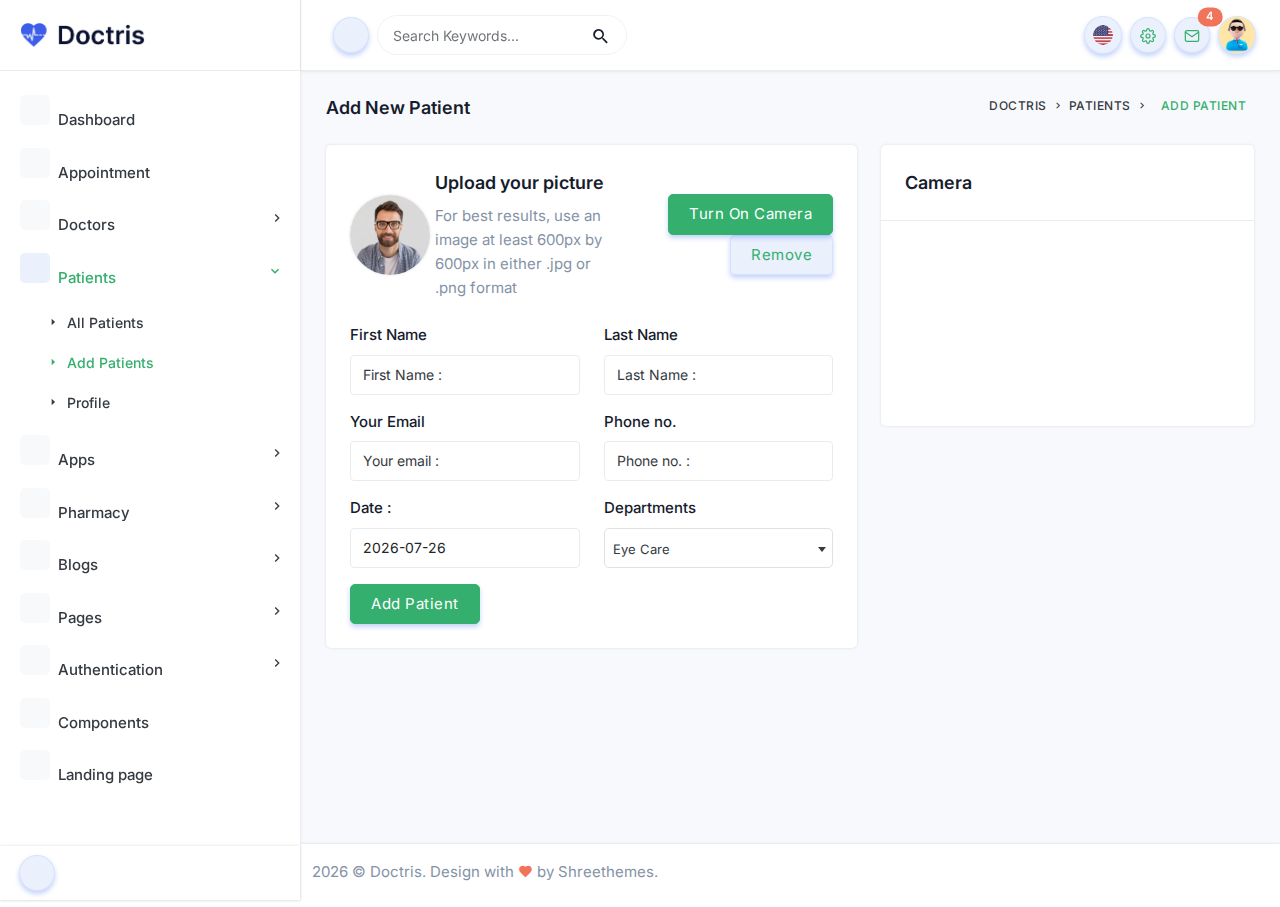
==== commit 42a475b8: "done layout of add student" ====
--- a/admin/add-patient.html
+++ b/admin/add-patient.html
@@ -1,654 +1,770 @@
-
 <!DOCTYPE html>
 <html lang="en">
-
-    <head>
-        <meta charset="utf-8" />
-        <title>Doctris - Doctor Appointment Booking System</title>
-        <meta name="viewport" content="width=device-width, initial-scale=1.0">
-        <meta name="description" content="Premium Bootstrap 4 Landing Page Template" />
-        <meta name="keywords" content="Appointment, Booking, System, Dashboard, Health" />
-        <meta name="author" content="Shreethemes" />
-        <meta name="email" content="support@shreethemes.in" />
-        <meta name="website" content="../../../index.html" />
-        <meta name="Version" content="v1.2.0" />
-        <!-- favicon -->
-        <link rel="shortcut icon" href="../assets/images/favicon.ico.png">
-        <!-- Bootstrap -->
-        <link href="../assets/css/bootstrap.min.css" rel="stylesheet" type="text/css" />
-        <!-- simplebar -->
-        <link href="../assets/css/simplebar.css" rel="stylesheet" type="text/css" />
-        <!-- Select2 -->
-        <link href="../assets/css/select2.min.css" rel="stylesheet" />
-        <!-- Date picker -->
-        <link rel="stylesheet" href="../assets/css/flatpickr.min.css">
-        <!-- Icons -->
-        <link href="../assets/css/materialdesignicons.min.css" rel="stylesheet" type="text/css" />
-        <link href="../assets/css/remixicon.css" rel="stylesheet" type="text/css" />
-        <link href="https://unicons.iconscout.com/release/v3.0.6/css/line.css"  rel="stylesheet">
-        <!-- Css -->
-        <link href="../assets/css/style.min.css" rel="stylesheet" type="text/css" id="theme-opt" />
-
-    </head>
-
-    <body>
-        <!-- Loader -->
-        <div id="preloader">
-            <div id="status">
-                <div class="spinner">
-                    <div class="double-bounce1"></div>
-                    <div class="double-bounce2"></div>
-                </div>
-            </div>
-        </div>
-        <!-- Loader -->
-
-        <div class="page-wrapper doctris-theme toggled">
-            <nav id="sidebar" class="sidebar-wrapper">
-                <div class="sidebar-content" data-simplebar style="height: calc(100% - 60px);">
-                    <div class="sidebar-brand">
-                        <a href="index.html">
-                            <img src="../assets/images/logo-dark.png" height="24" class="logo-light-mode" alt="">
-                            <img src="../assets/images/logo-light.png" height="24" class="logo-dark-mode" alt="">
-                        </a>
-                    </div>
-                    
-                    <ul class="sidebar-menu pt-3">
-                        <li><a href="index.html"><i class="uil uil-dashboard me-2 d-inline-block"></i>Dashboard</a></li>
-                        <li><a href="appointment.html"><i class="uil uil-stethoscope me-2 d-inline-block"></i>Appointment</a></li>
-
-                        <li class="sidebar-dropdown">
-                            <a href="javascript:void(0)"><i class="uil uil-user me-2 d-inline-block"></i>Doctors</a>
-                            <div class="sidebar-submenu">
-                                <ul>
-                                    <li><a href="doctors.html">Doctors</a></li>
-                                    <li><a href="add-doctor.html">Add Doctor</a></li>
-                                    <li><a href="dr-profile.html">Profile</a></li>
-                                </ul>
-                            </div>
-                        </li>
-
-                        <li class="sidebar-dropdown">
-                            <a href="javascript:void(0)"><i class="uil uil-wheelchair me-2 d-inline-block"></i>Patients</a>
-                            <div class="sidebar-submenu">
-                                <ul>
-                                    <li><a href="patients.html">All Patients</a></li>
-                                    <li><a href="add-patient.html">Add Patients</a></li>
-                                    <li><a href="patient-profile.html">Profile</a></li>
-                                </ul>
-                            </div>
-                        </li>
-
-                        <li class="sidebar-dropdown">
-                            <a href="javascript:void(0)"><i class="uil uil-apps me-2 d-inline-block"></i>Apps</a>
-                            <div class="sidebar-submenu">
-                                <ul>
-                                    <li><a href="chat.html">Chat</a></li>
-                                    <li><a href="email.html">Email</a></li>
-                                    <li><a href="calendar.html">Calendar</a></li>
-                                </ul>
-                            </div>
-                        </li>
-
-                        <li class="sidebar-dropdown">
-                            <a href="javascript:void(0)"><i class="uil uil-shopping-cart me-2 d-inline-block"></i>Pharmacy</a>
-                            <div class="sidebar-submenu">
-                                <ul>
-                                    <li><a href="shop.html">Shop</a></li>
-                                    <li><a href="product-detail.html">Shop Detail</a></li>
-                                    <li><a href="shopcart.html">Shopcart</a></li>
-                                    <li><a href="checkout.html">Checkout</a></li>
-                                </ul>
-                            </div>
-                        </li>
-
-                        <li class="sidebar-dropdown">
-                            <a href="javascript:void(0)"><i class="uil uil-flip-h me-2 d-inline-block"></i>Blogs</a>
-                            <div class="sidebar-submenu">
-                                <ul>
-                                    <li><a href="blogs.html">Blogs</a></li>
-                                    <li><a href="blog-detail.html">Blog Detail</a></li>
-                                </ul>
-                            </div>
-                        </li>
-
-                        <li class="sidebar-dropdown">
-                            <a href="javascript:void(0)"><i class="uil uil-file me-2 d-inline-block"></i>Pages</a>
-                            <div class="sidebar-submenu">
-                                <ul>
-                                    <li><a href="faqs.html">FAQs</a></li>
-                                    <li><a href="review.html">Reviews</a></li>
-                                    <li><a href="invoice-list.html">Invoice List</a></li>
-                                    <li><a href="invoice.html">Invoice</a></li>
-                                    <li><a href="terms.html">Terms & Policy</a></li>
-                                    <li><a href="privacy.html">Privacy Policy</a></li>
-                                    <li><a href="error.html">404 !</a></li>
-                                    <li><a href="blank-page.html">Blank Page</a></li>
-                                </ul>
-                            </div>
-                        </li>
-
-                        <li class="sidebar-dropdown">
-                            <a href="javascript:void(0)"><i class="uil uil-sign-in-alt me-2 d-inline-block"></i>Authentication</a>
-                            <div class="sidebar-submenu">
-                                <ul>
-                                    <li><a href="login.html">Login</a></li>
-                                    <li><a href="signup.html">Signup</a></li>
-                                    <li><a href="forgot-password.html">Forgot Password</a></li>
-                                    <li><a href="lock-screen.html">Lock Screen</a></li>
-                                    <li><a href="thankyou.html">Thank you...!</a></li>
-                                </ul>
-                            </div>
-                        </li>
-
-                        <li><a href="components.html"><i class="uil uil-cube me-2 d-inline-block"></i>Components</a></li>
-
-                        <li><a href="../landing/index-two.html" target="_blank"><i class="uil uil-window me-2 d-inline-block"></i>Landing page</a></li>
-                    </ul>
-                    <!-- sidebar-menu  -->
-                </div>
-                <!-- sidebar-content  -->
-                <ul class="sidebar-footer list-unstyled mb-0">
-                    <li class="list-inline-item mb-0 ms-1">
-                        <a href="#" class="btn btn-icon btn-pills btn-soft-primary">
-                            <i class="uil uil-comment icons"></i>
-                        </a>
-                    </li>
-                </ul>
-            </nav>
-            <!-- sidebar-wrapper  -->
-
-            <!-- Start Page Content -->
-            <main class="page-content bg-light">
-                <div class="top-header">
-                    <div class="header-bar d-flex justify-content-between border-bottom">
-                        <div class="d-flex align-items-center">
-                            <a href="#" class="logo-icon">
-                                <img src="../assets/images/logo-icon.png" height="30" class="small" alt="">
-                                <span class="big">
-                                    <img src="../assets/images/logo-dark.png" height="24" class="logo-light-mode" alt="">
-                                    <img src="../assets/images/logo-light.png" height="24" class="logo-dark-mode" alt="">
-                                </span>
-                            </a>
-                            <a id="close-sidebar" class="btn btn-icon btn-pills btn-soft-primary ms-2" href="#">
-                                <i class="uil uil-bars"></i>
-                            </a>
-                            <div class="search-bar p-0 d-none d-lg-block ms-2">
-                                <div id="search" class="menu-search mb-0">
-                                    <form role="search" method="get" id="searchform" class="searchform">
-                                        <div>
-                                            <input type="text" class="form-control border rounded-pill" name="s" id="s" placeholder="Search Keywords...">
-                                            <input type="submit" id="searchsubmit" value="Search">
-                                        </div>
-                                    </form>
-                                </div>
-                            </div>
-                        </div>
-        
-                        <ul class="list-unstyled mb-0">
-                            <li class="list-inline-item mb-0">
-                                <div class="dropdown dropdown-primary">
-                                    <button type="button" class="btn btn-pills btn-soft-primary dropdown-toggle p-0" data-bs-toggle="dropdown" aria-haspopup="true" aria-expanded="false"><img src="../assets/images/language/american.png" class="avatar avatar-ex-small rounded-circle p-2" alt=""></button>
-                                    <div class="dropdown-menu dd-menu drop-ups dropdown-menu-end bg-white shadow border-0 mt-3 p-2" data-simplebar style="height: 175px;">
-                                        <a href="javascript:void(0)" class="d-flex align-items-center">
-                                            <img src="../assets/images/language/chinese.png" class="avatar avatar-client rounded-circle shadow" alt="">
-                                            <div class="flex-1 text-left ms-2 overflow-hidden">
-                                                <small class="text-dark mb-0">Chinese</small>
-                                            </div>
-                                        </a>
-        
-                                        <a href="javascript:void(0)" class="d-flex align-items-center mt-2">
-                                            <img src="../assets/images/language/european.png" class="avatar avatar-client rounded-circle shadow" alt="">
-                                            <div class="flex-1 text-left ms-2 overflow-hidden">
-                                                <small class="text-dark mb-0">European</small>
-                                            </div>
-                                        </a>
-        
-                                        <a href="javascript:void(0)" class="d-flex align-items-center mt-2">
-                                            <img src="../assets/images/language/indian.png" class="avatar avatar-client rounded-circle shadow" alt="">
-                                            <div class="flex-1 text-left ms-2 overflow-hidden">
-                                                <small class="text-dark mb-0">Indian</small>
-                                            </div>
-                                        </a>
-        
-                                        <a href="javascript:void(0)" class="d-flex align-items-center mt-2">
-                                            <img src="../assets/images/language/japanese.png" class="avatar avatar-client rounded-circle shadow" alt="">
-                                            <div class="flex-1 text-left ms-2 overflow-hidden">
-                                                <small class="text-dark mb-0">Japanese</small>
-                                            </div>
-                                        </a>
-        
-                                        <a href="javascript:void(0)" class="d-flex align-items-center mt-2">
-                                            <img src="../assets/images/language/russian.png" class="avatar avatar-client rounded-circle shadow" alt="">
-                                            <div class="flex-1 text-left ms-2 overflow-hidden">
-                                                <small class="text-dark mb-0">Russian</small>
-                                            </div>
-                                        </a>
-                                    </div>
-                                </div>
-                            </li>
-
-                            <li class="list-inline-item mb-0 ms-1">
-                                <a href="javascript:void(0)" data-bs-toggle="offcanvas" data-bs-target="#offcanvasRight" aria-controls="offcanvasRight">
-                                    <div class="btn btn-icon btn-pills btn-soft-primary"><i data-feather="settings" class="fea icon-sm"></i></div>
-                                </a>
-                            </li>
-
-                            <li class="list-inline-item mb-0 ms-1">
-                                <div class="dropdown dropdown-primary">
-                                    <button type="button" class="btn btn-icon btn-pills btn-soft-primary dropdown-toggle p-0" data-bs-toggle="dropdown" aria-haspopup="true" aria-expanded="false"><i data-feather="mail" class="fea icon-sm"></i></button>
-                                    <span class="position-absolute top-0 start-100 translate-middle badge rounded-pill bg-danger">4 <span class="visually-hidden">unread mail</span></span>
-                                    
-                                    <div class="dropdown-menu dd-menu dropdown-menu-end bg-white shadow rounded border-0 mt-3 px-2 py-2" data-simplebar style="height: 320px; width: 300px;">
-                                        <a href="#" class="d-flex align-items-center justify-content-between py-2">
-                                            <div class="d-inline-flex position-relative overflow-hidden">
-                                                <img src="../assets/images/client/02.jpg" class="avatar avatar-md-sm rounded-circle shadow" alt="">
-                                                <small class="text-dark mb-0 d-block text-truncat ms-3">You received a new email from <b>Janalia</b> <small class="text-muted fw-normal d-inline-block">1 hour ago</small></small>
-                                            </div>
-                                        </a>
-
-                                        <a href="#" class="d-flex align-items-center justify-content-between py-2 border-top">
-                                            <div class="d-inline-flex position-relative overflow-hidden">
-                                                <img src="../assets/images/client/Codepen.svg" class="avatar avatar-md-sm rounded-circle shadow" alt="">
-                                                <small class="text-dark mb-0 d-block text-truncat ms-3">You received a new email from <b>codepen</b>  <small class="text-muted fw-normal d-inline-block">4 hour ago</small></small>
-                                            </div>
-                                        </a>
-
-                                        <a href="#" class="d-flex align-items-center justify-content-between py-2 border-top">
-                                            <div class="d-inline-flex position-relative overflow-hidden">
-                                                <img src="../assets/images/client/03.jpg" class="avatar avatar-md-sm rounded-circle shadow" alt="">
-                                                <small class="text-dark mb-0 d-block text-truncat ms-3">You received a new email from <b>Cristina</b> <small class="text-muted fw-normal d-inline-block">5 hour ago</small></small>
-                                            </div>
-                                        </a>
-
-                                        <a href="#" class="d-flex align-items-center justify-content-between py-2 border-top">
-                                            <div class="d-inline-flex position-relative overflow-hidden">
-                                                <img src="../assets/images/client/dribbble.svg" class="avatar avatar-md-sm rounded-circle shadow" alt="">
-                                                <small class="text-dark mb-0 d-block text-truncat ms-3">You received a new email from <b>Dribbble</b> <small class="text-muted fw-normal d-inline-block">24 hour ago</small></small>
-                                            </div>
-                                        </a>
-
-                                        <a href="#" class="d-flex align-items-center justify-content-between py-2 border-top">
-                                            <div class="d-inline-flex position-relative overflow-hidden">
-                                                <img src="../assets/images/client/06.jpg" class="avatar avatar-md-sm rounded-circle shadow" alt="">
-                                                <small class="text-dark mb-0 d-block text-truncat ms-3">You received a new email from <b>Donald Aghori</b> <small class="text-muted fw-normal d-inline-block">1 day ago</small></small>
-                                            </div>
-                                        </a>
-
-                                        <a href="#" class="d-flex align-items-center justify-content-between py-2 border-top">
-                                            <div class="d-inline-flex position-relative overflow-hidden">
-                                                <img src="../assets/images/client/07.jpg" class="avatar avatar-md-sm rounded-circle shadow" alt="">
-                                                <small class="text-dark mb-0 d-block text-truncat ms-3">You received a new email from <b>Calvin</b> <small class="text-muted fw-normal d-inline-block">2 day ago</small></small>
-                                            </div>
-                                        </a>
-                                    </div>
-                                </div>
-                            </li>
-
-                            <li class="list-inline-item mb-0 ms-1">
-                                <div class="dropdown dropdown-primary">
-                                    <button type="button" class="btn btn-pills btn-soft-primary dropdown-toggle p-0" data-bs-toggle="dropdown" aria-haspopup="true" aria-expanded="false"><img src="../assets/images/doctors/01.jpg" class="avatar avatar-ex-small rounded-circle" alt=""></button>
-                                    <div class="dropdown-menu dd-menu dropdown-menu-end bg-white shadow border-0 mt-3 py-3" style="min-width: 200px;">
-                                        <a class="dropdown-item d-flex align-items-center text-dark" href="https://shreethemes.in/doctris/layouts/admin/profile.html">
-                                            <img src="../assets/images/doctors/01.jpg" class="avatar avatar-md-sm rounded-circle border shadow" alt="">
-                                            <div class="flex-1 ms-2">
-                                                <span class="d-block mb-1">Calvin Carlo</span>
-                                                <small class="text-muted">Orthopedic</small>
-                                            </div>
-                                        </a>
-                                        <a class="dropdown-item text-dark" href="index.html"><span class="mb-0 d-inline-block me-1"><i class="uil uil-dashboard align-middle h6"></i></span> Dashboard</a>
-                                        <a class="dropdown-item text-dark" href="dr-profile.html"><span class="mb-0 d-inline-block me-1"><i class="uil uil-setting align-middle h6"></i></span> Profile Settings</a>
-                                        <div class="dropdown-divider border-top"></div>
-                                        <a class="dropdown-item text-dark" href="lock-screen.html"><span class="mb-0 d-inline-block me-1"><i class="uil uil-sign-out-alt align-middle h6"></i></span> Logout</a>
-                                    </div>
-                                </div>
-                            </li>
-                        </ul>
-                    </div>
-                </div>
-
-                <div class="container-fluid">
-                    <div class="layout-specing">
-                        <div class="d-md-flex justify-content-between">
-                            <h5 class="mb-0">Add New Patient</h5>
-
-                            <nav aria-label="breadcrumb" class="d-inline-block mt-4 mt-sm-0">
-                                <ul class="breadcrumb bg-transparent rounded mb-0 p-0">
-                                    <li class="breadcrumb-item"><a href="index.html">Doctris</a></li>
-                                    <li class="breadcrumb-item"><a href="patients.html">Patients</a></li>
-                                    <li class="breadcrumb-item active" aria-current="page">Add Patient</li>
-                                </ul>
-                            </nav>
-                        </div>
-                        
-                        <div class="row">
-                            <div class="col-lg-8 mt-4">
-                                <div class="card border-0 p-4 rounded shadow">
-                                    <div class="row align-items-center">
-                                        <div class="col-lg-2 col-md-4">
-                                            <img src="../assets/images/client/01.jpg" class="avatar avatar-md-md rounded-pill shadow mx-auto d-block" alt="">
-                                        </div><!--end col-->
-            
-                                        <div class="col-lg-5 col-md-8 text-center text-md-start mt-4 mt-sm-0">
-                                            <h5 class="">Upload your picture</h5>
-                                            <p class="text-muted mb-0">For best results, use an image at least 600px by 600px in either .jpg or .png format</p>
-                                        </div><!--end col-->
-            
-                                        <div class="col-lg-5 col-md-12 text-lg-end text-center mt-4 mt-lg-0">
-                                            <a href="#" class="btn btn-primary">Upload</a>
-                                            <a href="#" class="btn btn-soft-primary ms-2">Remove</a>
-                                        </div><!--end col-->
-                                    </div><!--end row-->
-            
-                                    <form class="mt-4">
-                                        <div class="row">
-                                            <div class="col-md-6">
-                                                <div class="mb-3">
-                                                    <label class="form-label">First Name</label>
-                                                    <input name="name" id="name" type="text" class="form-control" placeholder="First Name :">
-                                                </div>
-                                            </div><!--end col-->
-            
-                                            <div class="col-md-6">
-                                                <div class="mb-3">
-                                                    <label class="form-label">Last Name</label>
-                                                    <input name="name" id="name2" type="text" class="form-control" placeholder="Last Name :">
-                                                </div>
-                                            </div><!--end col-->
-            
-                                            <div class="col-md-6">
-                                                <div class="mb-3">
-                                                    <label class="form-label">Your Email</label>
-                                                    <input name="email" id="email" type="email" class="form-control" placeholder="Your email :">
-                                                </div> 
-                                            </div><!--end col-->
-            
-                                            <div class="col-md-6">
-                                                <div class="mb-3">
-                                                    <label class="form-label">Phone no.</label>
-                                                    <input name="number" id="number" type="text" class="form-control" placeholder="Phone no. :">
-                                                </div>                                                                               
-                                            </div><!--end col-->
-
-                                            <div class="col-md-6">
-                                                <div class="mb-3">
-                                                    <label class="form-label"> Date : </label>
-                                                    <input name="date" type="text" class="flatpickr flatpickr-input form-control" id="checkin-date">
-                                                </div>
-                                            </div><!--end col-->
-            
-                                            <div class="col-md-6">
-                                                <div class="mb-3">
-                                                    <label class="form-label">Departments</label>
-                                                    <select class="form-control department-name select2input">
-                                                        <option value="EY">Eye Care</option>
-                                                        <option value="GY">Gynecologist</option>
-                                                        <option value="PS">Psychotherapist</option>
-                                                        <option value="OR">Orthopedic</option>
-                                                        <option value="DE">Dentist</option>
-                                                        <option value="GA">Gastrologist</option>
-                                                        <option value="UR">Urologist</option>
-                                                        <option value="NE">Neurologist</option>
-                                                    </select>
-                                                </div>
-                                            </div><!--end col-->
-                                        </div><!--end row-->
-            
-                                        <button type="submit" class="btn btn-primary">Add Patient</button>
-                                    </form>
-                                </div>
-                            </div><!--end col-->
-
-                            <div class="col-lg-4 mt-4">
-                                <div class="card rounded border-0 shadow">
-                                    <div class="p-4 border-bottom">
-                                        <h5 class="mb-0">Doctors List</h5>
-                                    </div>
-
-                                    <ul class="list-unstyled mb-0 p-4" data-simplebar style="height: 664px;">
-                                        <li class="d-md-flex align-items-center text-center text-md-start">
-                                            <img src="../assets/images/doctors/01.jpg" class="avatar avatar-medium rounded-md shadow" alt="">
-
-                                            <div class="ms-md-3 mt-4 mt-sm-0">
-                                                <a href="#" class="text-dark h6">Dr. Calvin Carlo</a>
-                                                <p class="text-muted my-1">Cardiologist</p>
-                                                <p class="text-muted mb-0">3 Years Experienced</p>
-                                            </div>
-                                        </li>
-
-                                        <li class="d-md-flex align-items-center text-center text-md-start mt-4">
-                                            <img src="../assets/images/doctors/02.jpg" class="avatar avatar-medium rounded-md shadow" alt="">
-
-                                            <div class="ms-md-3 mt-4 mt-sm-0">
-                                                <a href="#" class="text-dark h6">Dr. Alex Smith</a>
-                                                <p class="text-muted my-1">Dentist</p>
-                                                <p class="text-muted mb-0">1 Years Experienced</p>
-                                            </div>
-                                        </li>
-
-                                        <li class="d-md-flex align-items-center text-center text-md-start mt-4">
-                                            <img src="../assets/images/doctors/03.jpg" class="avatar avatar-medium rounded-md shadow" alt="">
-
-                                            <div class="ms-md-3 mt-4 mt-sm-0">
-                                                <a href="#" class="text-dark h6">Dr. Cristina Luly</a>
-                                                <p class="text-muted my-1">Orthopedic</p>
-                                                <p class="text-muted mb-0">5 Years Experienced</p>
-                                            </div>
-                                        </li>
-
-                                        <li class="d-md-flex align-items-center text-center text-md-start mt-4">
-                                            <img src="../assets/images/doctors/04.jpg" class="avatar avatar-medium rounded-md shadow" alt="">
-
-                                            <div class="ms-md-3 mt-4 mt-sm-0">
-                                                <a href="#" class="text-dark h6">Dr. Dwayen Maria</a>
-                                                <p class="text-muted my-1">Gastrologist</p>
-                                                <p class="text-muted mb-0">2 Years Experienced</p>
-                                            </div>
-                                        </li>
-
-                                        <li class="d-md-flex align-items-center text-center text-md-start mt-4">
-                                            <img src="../assets/images/doctors/05.jpg" class="avatar avatar-medium rounded-md shadow" alt="">
-
-                                            <div class="ms-md-3 mt-4 mt-sm-0">
-                                                <a href="#" class="text-dark h6">Dr. Jenelia Focia</a>
-                                                <p class="text-muted my-1">Psychotherapist</p>
-                                                <p class="text-muted mb-0">3 Years Experienced</p>
-                                            </div>
-                                        </li>
-
-                                        <li class="mt-4">
-                                            <a href="doctors.html" class="btn btn-primary">All Doctors</a>
-                                        </li>
-                                    </ul>
-                                </div>
-                            </div>
-                        </div><!--end row-->
-                    </div>
-                </div><!--end container-->
-
-                <!-- Footer Start -->
-                <footer class="bg-white shadow py-3">
-                    <div class="container-fluid">
-                        <div class="row align-items-center">
-                            <div class="col">
-                                <div class="text-sm-start text-center">
-                                    <p class="mb-0 text-muted"><script>document.write(new Date().getFullYear())</script> © Doctris. Design with <i class="mdi mdi-heart text-danger"></i> by <a href="../../../index.html" target="_blank" class="text-reset">Shreethemes</a>.</p>
-                                </div>
-                            </div><!--end col-->
-                        </div><!--end row-->
-                    </div><!--end container-->
-                </footer><!--end footer-->
-                <!-- End -->
-            </main>
-            <!--End page-content" -->
-        </div>
-        <!-- page-wrapper -->
-
-        <!-- Offcanvas Start -->
-        <div class="offcanvas offcanvas-end bg-white shadow" tabindex="-1" id="offcanvasRight" aria-labelledby="offcanvasRightLabel">
-            <div class="offcanvas-header p-4 border-bottom">
-                <h5 id="offcanvasRightLabel" class="mb-0">
-                    <img src="../assets/images/logo-dark.png" height="24" class="light-version" alt="">
-                    <img src="../assets/images/logo-light.png" height="24" class="dark-version" alt="">
-                </h5>
-                <button type="button" class="btn-close d-flex align-items-center text-dark" data-bs-dismiss="offcanvas" aria-label="Close"><i class="uil uil-times fs-4"></i></button>
-            </div>
-            <div class="offcanvas-body p-4 px-md-5">
-                <div class="row">
-                    <div class="col-12">
-                        <!-- Style switcher -->
-                        <div id="style-switcher">
-                            <div>
-                                <ul class="text-center list-unstyled mb-0">
-                                    <li class="d-grid"><a href="javascript:void(0)" class="rtl-version t-rtl-light" onclick="setTheme('style-rtl')"><img src="../assets/images/layouts/light-dash-rtl.png" class="img-fluid rounded-md shadow-md d-block" alt=""><span class="text-muted mt-2 d-block">RTL Version</span></a></li>
-                                    <li class="d-grid"><a href="javascript:void(0)" class="ltr-version t-ltr-light" onclick="setTheme('style')"><img src="../assets/images/layouts/light-dash.png" class="img-fluid rounded-md shadow-md d-block" alt=""><span class="text-muted mt-2 d-block">LTR Version</span></a></li>
-                                    <li class="d-grid"><a href="javascript:void(0)" class="dark-rtl-version t-rtl-dark" onclick="setTheme('style-dark-rtl')"><img src="../assets/images/layouts/dark-dash-rtl.png" class="img-fluid rounded-md shadow-md d-block" alt=""><span class="text-muted mt-2 d-block">RTL Version</span></a></li>
-                                    <li class="d-grid"><a href="javascript:void(0)" class="dark-ltr-version t-ltr-dark" onclick="setTheme('style-dark')"><img src="../assets/images/layouts/dark-dash.png" class="img-fluid rounded-md shadow-md d-block" alt=""><span class="text-muted mt-2 d-block">LTR Version</span></a></li>
-                                    <li class="d-grid"><a href="javascript:void(0)" class="dark-version t-dark mt-4" onclick="setTheme('style-dark')"><img src="../assets/images/layouts/dark-dash.png" class="img-fluid rounded-md shadow-md d-block" alt=""><span class="text-muted mt-2 d-block">Dark Version</span></a></li>
-                                    <li class="d-grid"><a href="javascript:void(0)" class="light-version t-light mt-4" onclick="setTheme('style')"><img src="../assets/images/layouts/light-dash.png" class="img-fluid rounded-md shadow-md d-block" alt=""><span class="text-muted mt-2 d-block">Light Version</span></a></li>
-                                    <li class="d-grid"><a href="../landing/index.html" target="_blank" class="mt-4"><img src="../assets/images/layouts/landing-light.png" class="img-fluid rounded-md shadow-md d-block" alt=""><span class="text-muted mt-2 d-block">Landing Demos</span></a></li>
-                                </ul>
-                            </div>
-                        </div>
-                        <!-- end Style switcher -->
-                    </div><!--end col-->
-                </div><!--end row-->
-            </div>
-
-            <div class="offcanvas-footer p-4 border-top text-center">
-                <ul class="list-unstyled social-icon mb-0">
-                    <li class="list-inline-item mb-0"><a href="https://1.envato.market/doctris-template" target="_blank" class="rounded"><i class="uil uil-shopping-cart align-middle" title="Buy Now"></i></a></li>
-                    <li class="list-inline-item mb-0"><a href="https://dribbble.com/shreethemes" target="_blank" class="rounded"><i class="uil uil-dribbble align-middle" title="dribbble"></i></a></li>
-                    <li class="list-inline-item mb-0"><a href="https://www.facebook.com/shreethemes" target="_blank" class="rounded"><i class="uil uil-facebook-f align-middle" title="facebook"></i></a></li>
-                    <li class="list-inline-item mb-0"><a href="https://www.instagram.com/shreethemes/" target="_blank" class="rounded"><i class="uil uil-instagram align-middle" title="instagram"></i></a></li>
-                    <li class="list-inline-item mb-0"><a href="https://twitter.com/shreethemes" target="_blank" class="rounded"><i class="uil uil-twitter align-middle" title="twitter"></i></a></li>
-                    <li class="list-inline-item mb-0"><a href="mailto:support@shreethemes.in" class="rounded"><i class="uil uil-envelope align-middle" title="email"></i></a></li>
-                    <li class="list-inline-item mb-0"><a href="../../../index.html" target="_blank" class="rounded"><i class="uil uil-globe align-middle" title="website"></i></a></li>
-                </ul><!--end icon-->
-            </div>
-        </div>
-        <!-- Offcanvas End -->
-
-        <!-- View Appintment Start -->
-        <div class="modal fade" id="viewappointment" tabindex="-1" aria-labelledby="exampleModalLabel" aria-hidden="true">
-            <div class="modal-dialog modal-dialog-centered">
-                <div class="modal-content">
-                    <div class="modal-header border-bottom p-3">
-                        <h5 class="modal-title" id="exampleModalLabel">Appointment Detail</h5>
-                        <button type="button" class="btn-close" data-bs-dismiss="modal" aria-label="Close"></button>
-                    </div>
-                    <div class="modal-body p-3 pt-4">
-                        <div class="d-flex align-items-center">
-                            <img src="../assets/images/client/01.jpg" class="avatar avatar-small rounded-pill" alt="">
-                            <h5 class="mb-0 ms-3">Howard Tanner</h5>
-                        </div>
-                        <ul class="list-unstyled mb-0 d-md-flex justify-content-between mt-4">
-                            <li>
-                                <ul class="list-unstyled mb-0">
-                                    <li class="d-flex">
-                                        <h6>Age:</h6>
-                                        <p class="text-muted ms-2">25 year old</p>
-                                    </li>
-
-                                    <li class="d-flex">
-                                        <h6>Gender:</h6>
-                                        <p class="text-muted ms-2">Male</p>
-                                    </li>
-
-                                    <li class="d-flex">
-                                        <h6 class="mb-0">Department:</h6>
-                                        <p class="text-muted ms-2 mb-0">Cardiology</p>
-                                    </li>
-                                </ul>
-                            </li>
-                            <li>
-                                <ul class="list-unstyled mb-0">
-                                    <li class="d-flex">
-                                        <h6>Date:</h6>
-                                        <p class="text-muted ms-2">20th Dec 2020</p>
-                                    </li>
-
-                                    <li class="d-flex">
-                                        <h6>Time:</h6>
-                                        <p class="text-muted ms-2">11:00 AM</p>
-                                    </li>
-
-                                    <li class="d-flex">
-                                        <h6 class="mb-0">Doctor:</h6>
-                                        <p class="text-muted ms-2 mb-0">Dr. Calvin Carlo</p>
-                                    </li>
-                                </ul>
-                            </li>
-                        </ul>
-                    </div>
-                </div>
-            </div>
-        </div>
-        <!-- View Appintment End -->
-
-        <!-- Accept Appointment Start -->
-        <div class="modal fade" id="acceptappointment" tabindex="-1" aria-labelledby="exampleModalLabel" aria-hidden="true">
-            <div class="modal-dialog modal-dialog-centered">
-                <div class="modal-content">
-                    <div class="modal-body py-5">
-                        <div class="text-center">
-                            <div class="icon d-flex align-items-center justify-content-center bg-soft-success rounded-circle mx-auto" style="height: 95px; width:95px;">
-                                <i class="uil uil-check-circle h1 mb-0"></i>
-                            </div>
-                            <div class="mt-4">
-                                <h4>Accept Appointment</h4>
-                                <p class="para-desc mx-auto text-muted mb-0">Great doctor if you need your family member to get immediate assistance, emergency treatment.</p>
-                                <div class="mt-4">
-                                    <a href="#" class="btn btn-soft-success">Accept</a>
-                                </div>
-                            </div>
-                        </div>
-                    </div>
-                </div>
-            </div>
-        </div>
-        <!-- Accept Appointment End -->
-
-        <!-- Cancel Appointment Start -->
-        <div class="modal fade" id="cancelappointment" tabindex="-1" aria-labelledby="exampleModalLabel" aria-hidden="true">
-            <div class="modal-dialog modal-dialog-centered">
-                <div class="modal-content">
-                    <div class="modal-body py-5">
-                        <div class="text-center">
-                            <div class="icon d-flex align-items-center justify-content-center bg-soft-danger rounded-circle mx-auto" style="height: 95px; width:95px;">
-                                <i class="uil uil-times-circle h1 mb-0"></i>
-                            </div>
-                            <div class="mt-4">
-                                <h4>Cancel Appointment</h4>
-                                <p class="para-desc mx-auto text-muted mb-0">Great doctor if you need your family member to get immediate assistance, emergency treatment.</p>
-                                <div class="mt-4">
-                                    <a href="#" class="btn btn-soft-danger">Cancel</a>
-                                </div>
-                            </div>
-                        </div>
-                    </div>
-                </div>
-            </div>
-        </div>
-        <!-- Cancel Appointment End -->
-        <!-- Modal end -->
-        
-        <!-- javascript -->
-        <script src="../assets/js/jquery.min.js"></script>
-        <script src="../assets/js/bootstrap.bundle.min.js"></script>
-        <!-- simplebar -->
-        <script src="../assets/js/simplebar.min.js"></script>
-        <!-- Select2 -->
-        <script src="../assets/js/select2.min.js"></script>
-        <script src="../assets/js/select2.init.js"></script>
-        <!-- Datepicker -->
-        <script src="../assets/js/flatpickr.min.js"></script>
-        <script src="../assets/js/flatpickr.init.js"></script>
-        <!-- Icons -->
-        <script src="../assets/js/feather.min.js"></script>
-        <!-- Main Js -->
-        <script src="../assets/js/app.js"></script>
-        
-    </body>
-
-</html>+	<head>
+		<meta charset="utf-8" />
+		<title>Doctris - Doctor Appointment Booking System</title>
+		<meta name="viewport" content="width=device-width, initial-scale=1.0" />
+		<meta name="description" content="Premium Bootstrap 4 Landing Page Template" />
+		<meta name="keywords" content="Appointment, Booking, System, Dashboard, Health" />
+		<meta name="author" content="Shreethemes" />
+		<meta name="email" content="support@shreethemes.in" />
+		<meta name="website" content="../../../index.html" />
+		<meta name="Version" content="v1.2.0" />
+		<!-- favicon -->
+		<link rel="shortcut icon" href="../assets/images/favicon.ico.png" />
+		<!-- Bootstrap -->
+		<link href="../assets/css/bootstrap.min.css" rel="stylesheet" type="text/css" />
+		<!-- simplebar -->
+		<link href="../assets/css/simplebar.css" rel="stylesheet" type="text/css" />
+		<!-- Select2 -->
+		<link href="../assets/css/select2.min.css" rel="stylesheet" />
+		<!-- Date picker -->
+		<link rel="stylesheet" href="../assets/css/flatpickr.min.css" />
+		<!-- Icons -->
+		<link href="../assets/css/materialdesignicons.min.css" rel="stylesheet" type="text/css" />
+		<link href="../assets/css/remixicon.css" rel="stylesheet" type="text/css" />
+		<link href="https://unicons.iconscout.com/release/v3.0.6/css/line.css" rel="stylesheet" />
+		<!-- Css -->
+		<link href="../assets/css/style.min.css" rel="stylesheet" type="text/css" id="theme-opt" />
+	</head>
+
+	<body>
+		<!-- Loader -->
+		<div id="preloader">
+			<div id="status">
+				<div class="spinner">
+					<div class="double-bounce1"></div>
+					<div class="double-bounce2"></div>
+				</div>
+			</div>
+		</div>
+		<!-- Loader -->
+
+		<div class="page-wrapper doctris-theme toggled">
+			<nav id="sidebar" class="sidebar-wrapper">
+				<div class="sidebar-content" data-simplebar style="height: calc(100% - 60px)">
+					<div class="sidebar-brand">
+						<a href="index.html">
+							<img src="../assets/images/logo-dark.png" height="24" class="logo-light-mode" alt="" />
+							<img src="../assets/images/logo-light.png" height="24" class="logo-dark-mode" alt="" />
+						</a>
+					</div>
+
+					<ul class="sidebar-menu pt-3">
+						<li>
+							<a href="index.html"><i class="uil uil-dashboard me-2 d-inline-block"></i>Dashboard</a>
+						</li>
+						<li>
+							<a href="appointment.html"><i class="uil uil-stethoscope me-2 d-inline-block"></i>Appointment</a>
+						</li>
+
+						<li class="sidebar-dropdown">
+							<a href="javascript:void(0)"><i class="uil uil-user me-2 d-inline-block"></i>Doctors</a>
+							<div class="sidebar-submenu">
+								<ul>
+									<li><a href="doctors.html">Doctors</a></li>
+									<li><a href="add-doctor.html">Add Doctor</a></li>
+									<li><a href="dr-profile.html">Profile</a></li>
+								</ul>
+							</div>
+						</li>
+
+						<li class="sidebar-dropdown">
+							<a href="javascript:void(0)"><i class="uil uil-wheelchair me-2 d-inline-block"></i>Patients</a>
+							<div class="sidebar-submenu">
+								<ul>
+									<li><a href="patients.html">All Patients</a></li>
+									<li><a href="add-patient.html">Add Patients</a></li>
+									<li><a href="patient-profile.html">Profile</a></li>
+								</ul>
+							</div>
+						</li>
+
+						<li class="sidebar-dropdown">
+							<a href="javascript:void(0)"><i class="uil uil-apps me-2 d-inline-block"></i>Apps</a>
+							<div class="sidebar-submenu">
+								<ul>
+									<li><a href="chat.html">Chat</a></li>
+									<li><a href="email.html">Email</a></li>
+									<li><a href="calendar.html">Calendar</a></li>
+								</ul>
+							</div>
+						</li>
+
+						<li class="sidebar-dropdown">
+							<a href="javascript:void(0)"><i class="uil uil-shopping-cart me-2 d-inline-block"></i>Pharmacy</a>
+							<div class="sidebar-submenu">
+								<ul>
+									<li><a href="shop.html">Shop</a></li>
+									<li><a href="product-detail.html">Shop Detail</a></li>
+									<li><a href="shopcart.html">Shopcart</a></li>
+									<li><a href="checkout.html">Checkout</a></li>
+								</ul>
+							</div>
+						</li>
+
+						<li class="sidebar-dropdown">
+							<a href="javascript:void(0)"><i class="uil uil-flip-h me-2 d-inline-block"></i>Blogs</a>
+							<div class="sidebar-submenu">
+								<ul>
+									<li><a href="blogs.html">Blogs</a></li>
+									<li><a href="blog-detail.html">Blog Detail</a></li>
+								</ul>
+							</div>
+						</li>
+
+						<li class="sidebar-dropdown">
+							<a href="javascript:void(0)"><i class="uil uil-file me-2 d-inline-block"></i>Pages</a>
+							<div class="sidebar-submenu">
+								<ul>
+									<li><a href="faqs.html">FAQs</a></li>
+									<li><a href="review.html">Reviews</a></li>
+									<li><a href="invoice-list.html">Invoice List</a></li>
+									<li><a href="invoice.html">Invoice</a></li>
+									<li><a href="terms.html">Terms & Policy</a></li>
+									<li><a href="privacy.html">Privacy Policy</a></li>
+									<li><a href="error.html">404 !</a></li>
+									<li><a href="blank-page.html">Blank Page</a></li>
+								</ul>
+							</div>
+						</li>
+
+						<li class="sidebar-dropdown">
+							<a href="javascript:void(0)"><i class="uil uil-sign-in-alt me-2 d-inline-block"></i>Authentication</a>
+							<div class="sidebar-submenu">
+								<ul>
+									<li><a href="login.html">Login</a></li>
+									<li><a href="signup.html">Signup</a></li>
+									<li><a href="forgot-password.html">Forgot Password</a></li>
+									<li><a href="lock-screen.html">Lock Screen</a></li>
+									<li><a href="thankyou.html">Thank you...!</a></li>
+								</ul>
+							</div>
+						</li>
+
+						<li>
+							<a href="components.html"><i class="uil uil-cube me-2 d-inline-block"></i>Components</a>
+						</li>
+
+						<li>
+							<a href="../landing/index-two.html" target="_blank"><i class="uil uil-window me-2 d-inline-block"></i>Landing page</a>
+						</li>
+					</ul>
+					<!-- sidebar-menu  -->
+				</div>
+				<!-- sidebar-content  -->
+				<ul class="sidebar-footer list-unstyled mb-0">
+					<li class="list-inline-item mb-0 ms-1">
+						<a href="#" class="btn btn-icon btn-pills btn-soft-primary">
+							<i class="uil uil-comment icons"></i>
+						</a>
+					</li>
+				</ul>
+			</nav>
+			<!-- sidebar-wrapper  -->
+
+			<!-- Start Page Content -->
+			<main class="page-content bg-light">
+				<div class="top-header">
+					<div class="header-bar d-flex justify-content-between border-bottom">
+						<div class="d-flex align-items-center">
+							<a href="#" class="logo-icon">
+								<img src="../assets/images/logo-icon.png" height="30" class="small" alt="" />
+								<span class="big">
+									<img src="../assets/images/logo-dark.png" height="24" class="logo-light-mode" alt="" />
+									<img src="../assets/images/logo-light.png" height="24" class="logo-dark-mode" alt="" />
+								</span>
+							</a>
+							<a id="close-sidebar" class="btn btn-icon btn-pills btn-soft-primary ms-2" href="#">
+								<i class="uil uil-bars"></i>
+							</a>
+							<div class="search-bar p-0 d-none d-lg-block ms-2">
+								<div id="search" class="menu-search mb-0">
+									<form role="search" method="get" id="searchform" class="searchform">
+										<div>
+											<input type="text" class="form-control border rounded-pill" name="s" id="s" placeholder="Search Keywords..." />
+											<input type="submit" id="searchsubmit" value="Search" />
+										</div>
+									</form>
+								</div>
+							</div>
+						</div>
+
+						<ul class="list-unstyled mb-0">
+							<li class="list-inline-item mb-0">
+								<div class="dropdown dropdown-primary">
+									<button
+										type="button"
+										class="btn btn-pills btn-soft-primary dropdown-toggle p-0"
+										data-bs-toggle="dropdown"
+										aria-haspopup="true"
+										aria-expanded="false"
+									>
+										<img src="../assets/images/language/american.png" class="avatar avatar-ex-small rounded-circle p-2" alt="" />
+									</button>
+									<div
+										class="dropdown-menu dd-menu drop-ups dropdown-menu-end bg-white shadow border-0 mt-3 p-2"
+										data-simplebar
+										style="height: 175px"
+									>
+										<a href="javascript:void(0)" class="d-flex align-items-center">
+											<img src="../assets/images/language/chinese.png" class="avatar avatar-client rounded-circle shadow" alt="" />
+											<div class="flex-1 text-left ms-2 overflow-hidden">
+												<small class="text-dark mb-0">Chinese</small>
+											</div>
+										</a>
+
+										<a href="javascript:void(0)" class="d-flex align-items-center mt-2">
+											<img src="../assets/images/language/european.png" class="avatar avatar-client rounded-circle shadow" alt="" />
+											<div class="flex-1 text-left ms-2 overflow-hidden">
+												<small class="text-dark mb-0">European</small>
+											</div>
+										</a>
+
+										<a href="javascript:void(0)" class="d-flex align-items-center mt-2">
+											<img src="../assets/images/language/indian.png" class="avatar avatar-client rounded-circle shadow" alt="" />
+											<div class="flex-1 text-left ms-2 overflow-hidden">
+												<small class="text-dark mb-0">Indian</small>
+											</div>
+										</a>
+
+										<a href="javascript:void(0)" class="d-flex align-items-center mt-2">
+											<img src="../assets/images/language/japanese.png" class="avatar avatar-client rounded-circle shadow" alt="" />
+											<div class="flex-1 text-left ms-2 overflow-hidden">
+												<small class="text-dark mb-0">Japanese</small>
+											</div>
+										</a>
+
+										<a href="javascript:void(0)" class="d-flex align-items-center mt-2">
+											<img src="../assets/images/language/russian.png" class="avatar avatar-client rounded-circle shadow" alt="" />
+											<div class="flex-1 text-left ms-2 overflow-hidden">
+												<small class="text-dark mb-0">Russian</small>
+											</div>
+										</a>
+									</div>
+								</div>
+							</li>
+
+							<li class="list-inline-item mb-0 ms-1">
+								<a href="javascript:void(0)" data-bs-toggle="offcanvas" data-bs-target="#offcanvasRight" aria-controls="offcanvasRight">
+									<div class="btn btn-icon btn-pills btn-soft-primary"><i data-feather="settings" class="fea icon-sm"></i></div>
+								</a>
+							</li>
+
+							<li class="list-inline-item mb-0 ms-1">
+								<div class="dropdown dropdown-primary">
+									<button
+										type="button"
+										class="btn btn-icon btn-pills btn-soft-primary dropdown-toggle p-0"
+										data-bs-toggle="dropdown"
+										aria-haspopup="true"
+										aria-expanded="false"
+									>
+										<i data-feather="mail" class="fea icon-sm"></i>
+									</button>
+									<span class="position-absolute top-0 start-100 translate-middle badge rounded-pill bg-danger"
+										>4 <span class="visually-hidden">unread mail</span></span
+									>
+
+									<div
+										class="dropdown-menu dd-menu dropdown-menu-end bg-white shadow rounded border-0 mt-3 px-2 py-2"
+										data-simplebar
+										style="height: 320px; width: 300px"
+									>
+										<a href="#" class="d-flex align-items-center justify-content-between py-2">
+											<div class="d-inline-flex position-relative overflow-hidden">
+												<img src="../assets/images/client/02.jpg" class="avatar avatar-md-sm rounded-circle shadow" alt="" />
+												<small class="text-dark mb-0 d-block text-truncat ms-3"
+													>You received a new email from <b>Janalia</b> <small class="text-muted fw-normal d-inline-block">1 hour ago</small></small
+												>
+											</div>
+										</a>
+
+										<a href="#" class="d-flex align-items-center justify-content-between py-2 border-top">
+											<div class="d-inline-flex position-relative overflow-hidden">
+												<img src="../assets/images/client/Codepen.svg" class="avatar avatar-md-sm rounded-circle shadow" alt="" />
+												<small class="text-dark mb-0 d-block text-truncat ms-3"
+													>You received a new email from <b>codepen</b> <small class="text-muted fw-normal d-inline-block">4 hour ago</small></small
+												>
+											</div>
+										</a>
+
+										<a href="#" class="d-flex align-items-center justify-content-between py-2 border-top">
+											<div class="d-inline-flex position-relative overflow-hidden">
+												<img src="../assets/images/client/03.jpg" class="avatar avatar-md-sm rounded-circle shadow" alt="" />
+												<small class="text-dark mb-0 d-block text-truncat ms-3"
+													>You received a new email from <b>Cristina</b> <small class="text-muted fw-normal d-inline-block">5 hour ago</small></small
+												>
+											</div>
+										</a>
+
+										<a href="#" class="d-flex align-items-center justify-content-between py-2 border-top">
+											<div class="d-inline-flex position-relative overflow-hidden">
+												<img src="../assets/images/client/dribbble.svg" class="avatar avatar-md-sm rounded-circle shadow" alt="" />
+												<small class="text-dark mb-0 d-block text-truncat ms-3"
+													>You received a new email from <b>Dribbble</b> <small class="text-muted fw-normal d-inline-block">24 hour ago</small></small
+												>
+											</div>
+										</a>
+
+										<a href="#" class="d-flex align-items-center justify-content-between py-2 border-top">
+											<div class="d-inline-flex position-relative overflow-hidden">
+												<img src="../assets/images/client/06.jpg" class="avatar avatar-md-sm rounded-circle shadow" alt="" />
+												<small class="text-dark mb-0 d-block text-truncat ms-3"
+													>You received a new email from <b>Donald Aghori</b>
+													<small class="text-muted fw-normal d-inline-block">1 day ago</small></small
+												>
+											</div>
+										</a>
+
+										<a href="#" class="d-flex align-items-center justify-content-between py-2 border-top">
+											<div class="d-inline-flex position-relative overflow-hidden">
+												<img src="../assets/images/client/07.jpg" class="avatar avatar-md-sm rounded-circle shadow" alt="" />
+												<small class="text-dark mb-0 d-block text-truncat ms-3"
+													>You received a new email from <b>Calvin</b> <small class="text-muted fw-normal d-inline-block">2 day ago</small></small
+												>
+											</div>
+										</a>
+									</div>
+								</div>
+							</li>
+
+							<li class="list-inline-item mb-0 ms-1">
+								<div class="dropdown dropdown-primary">
+									<button
+										type="button"
+										class="btn btn-pills btn-soft-primary dropdown-toggle p-0"
+										data-bs-toggle="dropdown"
+										aria-haspopup="true"
+										aria-expanded="false"
+									>
+										<img src="../assets/images/doctors/01.jpg" class="avatar avatar-ex-small rounded-circle" alt="" />
+									</button>
+									<div class="dropdown-menu dd-menu dropdown-menu-end bg-white shadow border-0 mt-3 py-3" style="min-width: 200px">
+										<a class="dropdown-item d-flex align-items-center text-dark" href="https://shreethemes.in/doctris/layouts/admin/profile.html">
+											<img src="../assets/images/doctors/01.jpg" class="avatar avatar-md-sm rounded-circle border shadow" alt="" />
+											<div class="flex-1 ms-2">
+												<span class="d-block mb-1">Calvin Carlo</span>
+												<small class="text-muted">Orthopedic</small>
+											</div>
+										</a>
+										<a class="dropdown-item text-dark" href="index.html"
+											><span class="mb-0 d-inline-block me-1"><i class="uil uil-dashboard align-middle h6"></i></span> Dashboard</a
+										>
+										<a class="dropdown-item text-dark" href="dr-profile.html"
+											><span class="mb-0 d-inline-block me-1"><i class="uil uil-setting align-middle h6"></i></span> Profile Settings</a
+										>
+										<div class="dropdown-divider border-top"></div>
+										<a class="dropdown-item text-dark" href="lock-screen.html"
+											><span class="mb-0 d-inline-block me-1"><i class="uil uil-sign-out-alt align-middle h6"></i></span> Logout</a
+										>
+									</div>
+								</div>
+							</li>
+						</ul>
+					</div>
+				</div>
+
+				<div class="container-fluid">
+					<div class="layout-specing">
+						<div class="d-md-flex justify-content-between">
+							<h5 class="mb-0">Add New Patient</h5>
+
+							<nav aria-label="breadcrumb" class="d-inline-block mt-4 mt-sm-0">
+								<ul class="breadcrumb bg-transparent rounded mb-0 p-0">
+									<li class="breadcrumb-item"><a href="index.html">Doctris</a></li>
+									<li class="breadcrumb-item"><a href="patients.html">Patients</a></li>
+									<li class="breadcrumb-item active" aria-current="page">Add Patient</li>
+								</ul>
+							</nav>
+						</div>
+
+						<div class="row">
+							<div class="col-lg-7 mt-4">
+								<div class="card border-0 p-4 rounded shadow">
+									<div class="row align-items-center">
+										<div class="col-lg-2 col-md-4">
+											<img src="../assets/images/client/01.jpg" class="avatar avatar-md-md rounded-pill shadow mx-auto d-block" alt="" />
+										</div>
+										<!--end col-->
+
+										<div class="col-lg-5 col-md-8 text-center text-md-start mt-4 mt-sm-0">
+											<h5 class="">Upload your picture</h5>
+											<p class="text-muted mb-0">For best results, use an image at least 600px by 600px in either .jpg or .png format</p>
+										</div>
+										<!--end col-->
+
+										<div class="col-lg-5 col-md-12 text-lg-end text-center mt-4 mt-lg-0">
+											<button class="btn btn-primary" id="toggleButton">Turn On Camera</button>
+											<a href="#" class="btn btn-soft-primary ms-2">Remove</a>
+										</div>
+										<!--end col-->
+									</div>
+									<!--end row-->
+
+									<form class="mt-4">
+										<div class="row">
+											<div class="col-md-6">
+												<div class="mb-3">
+													<label class="form-label">First Name</label>
+													<input name="name" id="name" type="text" class="form-control" placeholder="First Name :" />
+												</div>
+											</div>
+											<!--end col-->
+
+											<div class="col-md-6">
+												<div class="mb-3">
+													<label class="form-label">Last Name</label>
+													<input name="name" id="name2" type="text" class="form-control" placeholder="Last Name :" />
+												</div>
+											</div>
+											<!--end col-->
+
+											<div class="col-md-6">
+												<div class="mb-3">
+													<label class="form-label">Your Email</label>
+													<input name="email" id="email" type="email" class="form-control" placeholder="Your email :" />
+												</div>
+											</div>
+											<!--end col-->
+
+											<div class="col-md-6">
+												<div class="mb-3">
+													<label class="form-label">Phone no.</label>
+													<input name="number" id="number" type="text" class="form-control" placeholder="Phone no. :" />
+												</div>
+											</div>
+											<!--end col-->
+
+											<div class="col-md-6">
+												<div class="mb-3">
+													<label class="form-label"> Date : </label>
+													<input name="date" type="text" class="flatpickr flatpickr-input form-control" id="checkin-date" />
+												</div>
+											</div>
+											<!--end col-->
+
+											<div class="col-md-6">
+												<div class="mb-3">
+													<label class="form-label">Departments</label>
+													<select class="form-control department-name select2input">
+														<option value="EY">Eye Care</option>
+														<option value="GY">Gynecologist</option>
+														<option value="PS">Psychotherapist</option>
+														<option value="OR">Orthopedic</option>
+														<option value="DE">Dentist</option>
+														<option value="GA">Gastrologist</option>
+														<option value="UR">Urologist</option>
+														<option value="NE">Neurologist</option>
+													</select>
+												</div>
+											</div>
+											<!--end col-->
+										</div>
+										<!--end row-->
+
+										<button type="submit" class="btn btn-primary">Add Patient</button>
+									</form>
+								</div>
+							</div>
+							<!--end col-->
+
+							<div class="col-lg-5 mt-4">
+								<div class="card rounded border-0 shadow">
+									<div class="p-4 border-bottom">
+										<h5 class="mb-0">Camera</h5>
+									</div>
+									<div class="card-body">
+										<div class="camera-stream">
+											<video id="video" autoplay muted style="width: 100%"></video>
+										</div>
+									</div>
+								</div>
+							</div>
+						</div>
+						<!--end row-->
+					</div>
+				</div>
+				<!--end container-->
+
+				<!-- Footer Start -->
+				<footer class="bg-white shadow py-3">
+					<div class="container-fluid">
+						<div class="row align-items-center">
+							<div class="col">
+								<div class="text-sm-start text-center">
+									<p class="mb-0 text-muted">
+										<script>
+											document.write(new Date().getFullYear());
+										</script>
+										© Doctris. Design with <i class="mdi mdi-heart text-danger"></i> by
+										<a href="../../../index.html" target="_blank" class="text-reset">Shreethemes</a>.
+									</p>
+								</div>
+							</div>
+							<!--end col-->
+						</div>
+						<!--end row-->
+					</div>
+					<!--end container-->
+				</footer>
+				<!--end footer-->
+				<!-- End -->
+			</main>
+			<!--End page-content" -->
+		</div>
+		<!-- page-wrapper -->
+
+		<!-- Offcanvas Start -->
+		<div class="offcanvas offcanvas-end bg-white shadow" tabindex="-1" id="offcanvasRight" aria-labelledby="offcanvasRightLabel">
+			<div class="offcanvas-header p-4 border-bottom">
+				<h5 id="offcanvasRightLabel" class="mb-0">
+					<img src="../assets/images/logo-dark.png" height="24" class="light-version" alt="" />
+					<img src="../assets/images/logo-light.png" height="24" class="dark-version" alt="" />
+				</h5>
+				<button type="button" class="btn-close d-flex align-items-center text-dark" data-bs-dismiss="offcanvas" aria-label="Close">
+					<i class="uil uil-times fs-4"></i>
+				</button>
+			</div>
+			<div class="offcanvas-body p-4 px-md-5">
+				<div class="row">
+					<div class="col-12">
+						<!-- Style switcher -->
+						<div id="style-switcher">
+							<div>
+								<ul class="text-center list-unstyled mb-0">
+									<li class="d-grid">
+										<a href="javascript:void(0)" class="rtl-version t-rtl-light" onclick="setTheme('style-rtl')"
+											><img src="../assets/images/layouts/light-dash-rtl.png" class="img-fluid rounded-md shadow-md d-block" alt="" /><span
+												class="text-muted mt-2 d-block"
+												>RTL Version</span
+											></a
+										>
+									</li>
+									<li class="d-grid">
+										<a href="javascript:void(0)" class="ltr-version t-ltr-light" onclick="setTheme('style')"
+											><img src="../assets/images/layouts/light-dash.png" class="img-fluid rounded-md shadow-md d-block" alt="" /><span
+												class="text-muted mt-2 d-block"
+												>LTR Version</span
+											></a
+										>
+									</li>
+									<li class="d-grid">
+										<a href="javascript:void(0)" class="dark-rtl-version t-rtl-dark" onclick="setTheme('style-dark-rtl')"
+											><img src="../assets/images/layouts/dark-dash-rtl.png" class="img-fluid rounded-md shadow-md d-block" alt="" /><span
+												class="text-muted mt-2 d-block"
+												>RTL Version</span
+											></a
+										>
+									</li>
+									<li class="d-grid">
+										<a href="javascript:void(0)" class="dark-ltr-version t-ltr-dark" onclick="setTheme('style-dark')"
+											><img src="../assets/images/layouts/dark-dash.png" class="img-fluid rounded-md shadow-md d-block" alt="" /><span
+												class="text-muted mt-2 d-block"
+												>LTR Version</span
+											></a
+										>
+									</li>
+									<li class="d-grid">
+										<a href="javascript:void(0)" class="dark-version t-dark mt-4" onclick="setTheme('style-dark')"
+											><img src="../assets/images/layouts/dark-dash.png" class="img-fluid rounded-md shadow-md d-block" alt="" /><span
+												class="text-muted mt-2 d-block"
+												>Dark Version</span
+											></a
+										>
+									</li>
+									<li class="d-grid">
+										<a href="javascript:void(0)" class="light-version t-light mt-4" onclick="setTheme('style')"
+											><img src="../assets/images/layouts/light-dash.png" class="img-fluid rounded-md shadow-md d-block" alt="" /><span
+												class="text-muted mt-2 d-block"
+												>Light Version</span
+											></a
+										>
+									</li>
+									<li class="d-grid">
+										<a href="../landing/index.html" target="_blank" class="mt-4"
+											><img src="../assets/images/layouts/landing-light.png" class="img-fluid rounded-md shadow-md d-block" alt="" /><span
+												class="text-muted mt-2 d-block"
+												>Landing Demos</span
+											></a
+										>
+									</li>
+								</ul>
+							</div>
+						</div>
+						<!-- end Style switcher -->
+					</div>
+					<!--end col-->
+				</div>
+				<!--end row-->
+			</div>
+
+			<div class="offcanvas-footer p-4 border-top text-center">
+				<ul class="list-unstyled social-icon mb-0">
+					<li class="list-inline-item mb-0">
+						<a href="https://1.envato.market/doctris-template" target="_blank" class="rounded"
+							><i class="uil uil-shopping-cart align-middle" title="Buy Now"></i
+						></a>
+					</li>
+					<li class="list-inline-item mb-0">
+						<a href="https://dribbble.com/shreethemes" target="_blank" class="rounded"
+							><i class="uil uil-dribbble align-middle" title="dribbble"></i
+						></a>
+					</li>
+					<li class="list-inline-item mb-0">
+						<a href="https://www.facebook.com/shreethemes" target="_blank" class="rounded"
+							><i class="uil uil-facebook-f align-middle" title="facebook"></i
+						></a>
+					</li>
+					<li class="list-inline-item mb-0">
+						<a href="https://www.instagram.com/shreethemes/" target="_blank" class="rounded"
+							><i class="uil uil-instagram align-middle" title="instagram"></i
+						></a>
+					</li>
+					<li class="list-inline-item mb-0">
+						<a href="https://twitter.com/shreethemes" target="_blank" class="rounded"><i class="uil uil-twitter align-middle" title="twitter"></i></a>
+					</li>
+					<li class="list-inline-item mb-0">
+						<a href="mailto:support@shreethemes.in" class="rounded"><i class="uil uil-envelope align-middle" title="email"></i></a>
+					</li>
+					<li class="list-inline-item mb-0">
+						<a href="../../../index.html" target="_blank" class="rounded"><i class="uil uil-globe align-middle" title="website"></i></a>
+					</li>
+				</ul>
+				<!--end icon-->
+			</div>
+		</div>
+		<!-- Offcanvas End -->
+
+		<!-- View Appintment Start -->
+		<div class="modal fade" id="viewappointment" tabindex="-1" aria-labelledby="exampleModalLabel" aria-hidden="true">
+			<div class="modal-dialog modal-dialog-centered">
+				<div class="modal-content">
+					<div class="modal-header border-bottom p-3">
+						<h5 class="modal-title" id="exampleModalLabel">Appointment Detail</h5>
+						<button type="button" class="btn-close" data-bs-dismiss="modal" aria-label="Close"></button>
+					</div>
+					<div class="modal-body p-3 pt-4">
+						<div class="d-flex align-items-center">
+							<img src="../assets/images/client/01.jpg" class="avatar avatar-small rounded-pill" alt="" />
+							<h5 class="mb-0 ms-3">Howard Tanner</h5>
+						</div>
+						<ul class="list-unstyled mb-0 d-md-flex justify-content-between mt-4">
+							<li>
+								<ul class="list-unstyled mb-0">
+									<li class="d-flex">
+										<h6>Age:</h6>
+										<p class="text-muted ms-2">25 year old</p>
+									</li>
+
+									<li class="d-flex">
+										<h6>Gender:</h6>
+										<p class="text-muted ms-2">Male</p>
+									</li>
+
+									<li class="d-flex">
+										<h6 class="mb-0">Department:</h6>
+										<p class="text-muted ms-2 mb-0">Cardiology</p>
+									</li>
+								</ul>
+							</li>
+							<li>
+								<ul class="list-unstyled mb-0">
+									<li class="d-flex">
+										<h6>Date:</h6>
+										<p class="text-muted ms-2">20th Dec 2020</p>
+									</li>
+
+									<li class="d-flex">
+										<h6>Time:</h6>
+										<p class="text-muted ms-2">11:00 AM</p>
+									</li>
+
+									<li class="d-flex">
+										<h6 class="mb-0">Doctor:</h6>
+										<p class="text-muted ms-2 mb-0">Dr. Calvin Carlo</p>
+									</li>
+								</ul>
+							</li>
+						</ul>
+					</div>
+				</div>
+			</div>
+		</div>
+		<!-- View Appintment End -->
+
+		<!-- Accept Appointment Start -->
+		<div class="modal fade" id="acceptappointment" tabindex="-1" aria-labelledby="exampleModalLabel" aria-hidden="true">
+			<div class="modal-dialog modal-dialog-centered">
+				<div class="modal-content">
+					<div class="modal-body py-5">
+						<div class="text-center">
+							<div
+								class="icon d-flex align-items-center justify-content-center bg-soft-success rounded-circle mx-auto"
+								style="height: 95px; width: 95px"
+							>
+								<i class="uil uil-check-circle h1 mb-0"></i>
+							</div>
+							<div class="mt-4">
+								<h4>Accept Appointment</h4>
+								<p class="para-desc mx-auto text-muted mb-0">
+									Great doctor if you need your family member to get immediate assistance, emergency treatment.
+								</p>
+								<div class="mt-4">
+									<a href="#" class="btn btn-soft-success">Accept</a>
+								</div>
+							</div>
+						</div>
+					</div>
+				</div>
+			</div>
+		</div>
+		<!-- Accept Appointment End -->
+
+		<!-- Cancel Appointment Start -->
+		<div class="modal fade" id="cancelappointment" tabindex="-1" aria-labelledby="exampleModalLabel" aria-hidden="true">
+			<div class="modal-dialog modal-dialog-centered">
+				<div class="modal-content">
+					<div class="modal-body py-5">
+						<div class="text-center">
+							<div
+								class="icon d-flex align-items-center justify-content-center bg-soft-danger rounded-circle mx-auto"
+								style="height: 95px; width: 95px"
+							>
+								<i class="uil uil-times-circle h1 mb-0"></i>
+							</div>
+							<div class="mt-4">
+								<h4>Cancel Appointment</h4>
+								<p class="para-desc mx-auto text-muted mb-0">
+									Great doctor if you need your family member to get immediate assistance, emergency treatment.
+								</p>
+								<div class="mt-4">
+									<a href="#" class="btn btn-soft-danger">Cancel</a>
+								</div>
+							</div>
+						</div>
+					</div>
+				</div>
+			</div>
+		</div>
+		<!-- Cancel Appointment End -->
+		<!-- Modal end -->
+
+		<!-- javascript -->
+		<script src="../assets/js/jquery.min.js"></script>
+		<script src="../assets/js/bootstrap.bundle.min.js"></script>
+		<!-- simplebar -->
+		<script src="../assets/js/simplebar.min.js"></script>
+		<!-- Select2 -->
+		<script src="../assets/js/select2.min.js"></script>
+		<script src="../assets/js/select2.init.js"></script>
+		<!-- Datepicker -->
+		<script src="../assets/js/flatpickr.min.js"></script>
+		<script src="../assets/js/flatpickr.init.js"></script>
+		<!-- Icons -->
+		<script src="../assets/js/feather.min.js"></script>
+		<!-- Main Js -->
+		<script src="../assets/js/app.js"></script>
+		<script src="../assets/js/FireBaseAPI.js"></script>
+	</body>
+</html>
